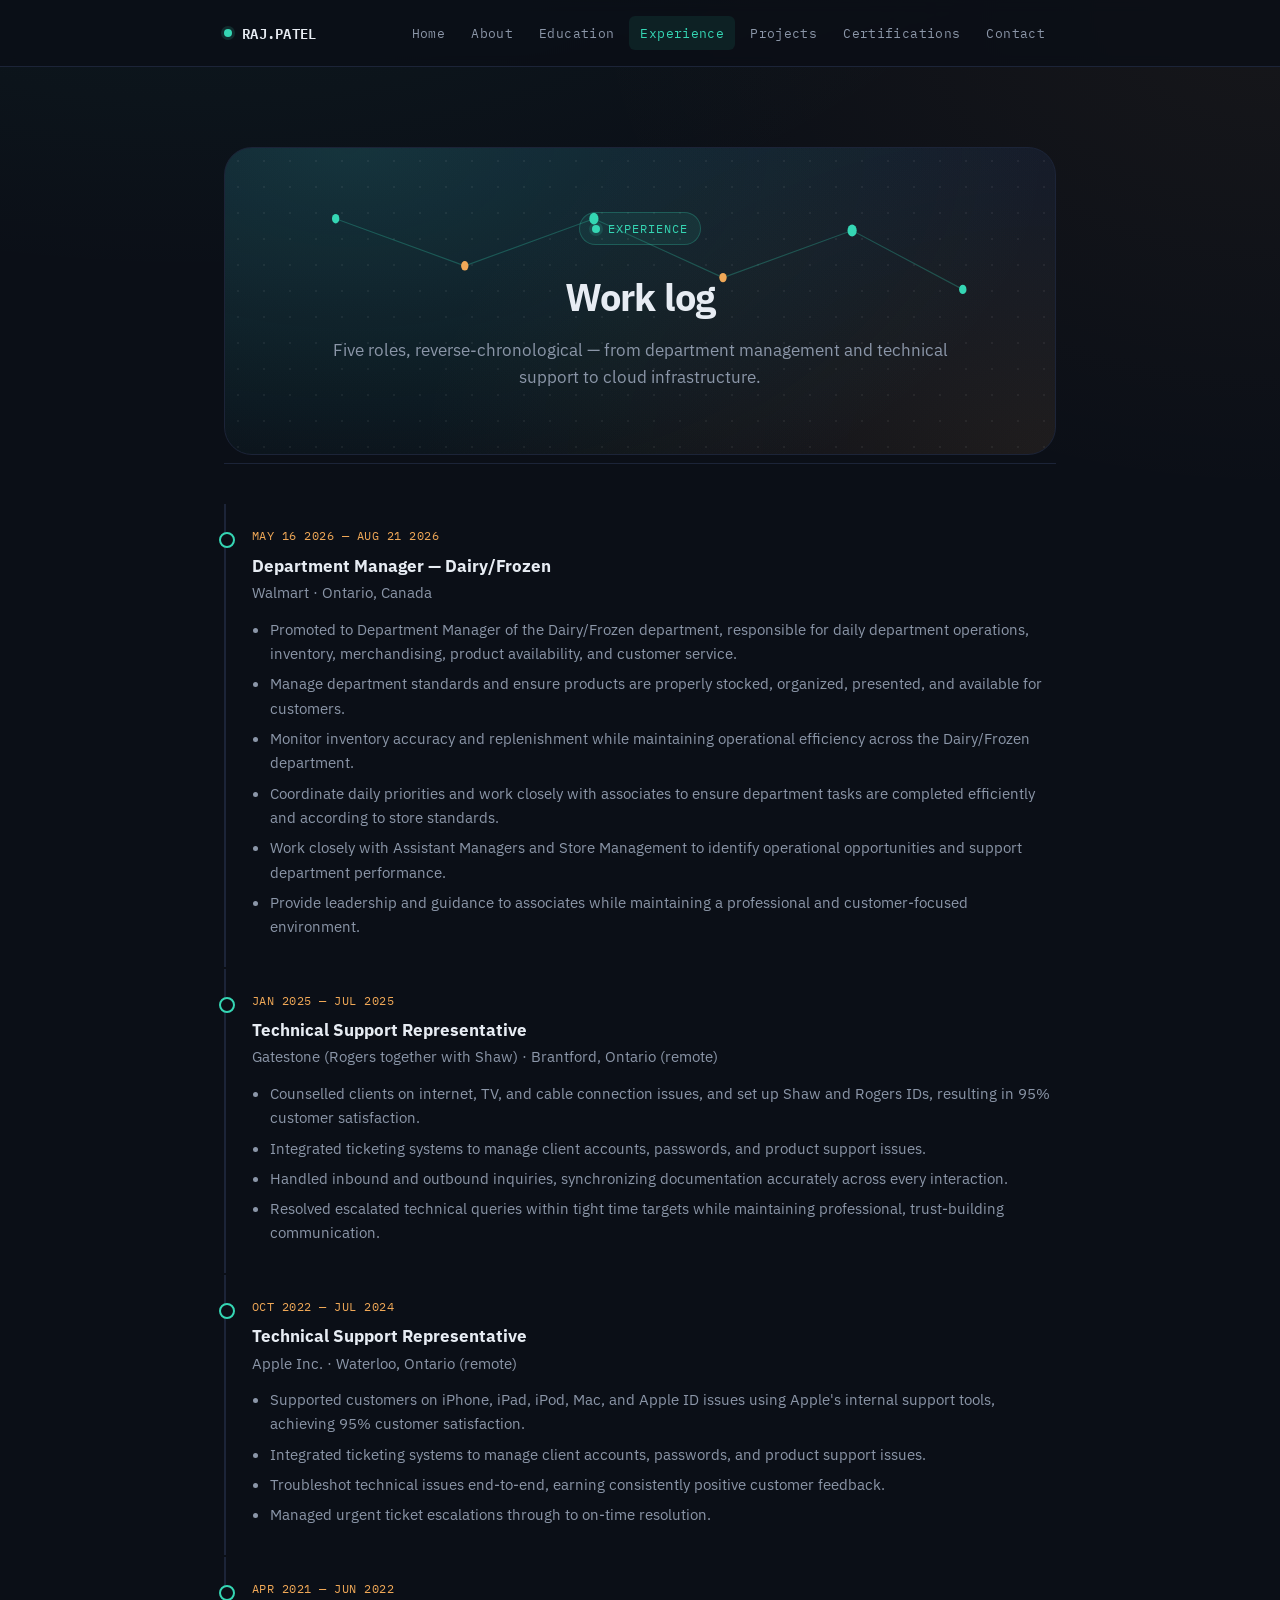
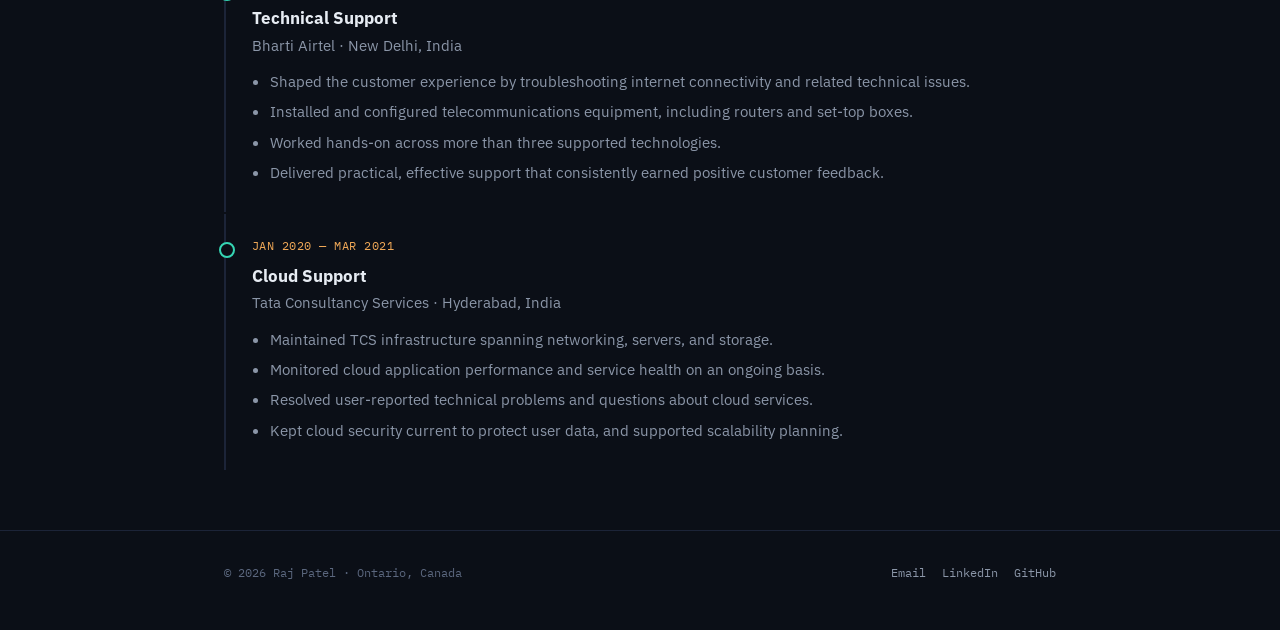
==== experience.html @ 52450107 "Update experience section and footer content" ====
<!DOCTYPE html>
<html lang="en">
<head>
  <meta charset="UTF-8">
  <meta name="viewport" content="width=device-width, initial-scale=1.0">
  <title>Experience — Raj Patel</title>
  <link rel="preconnect" href="https://fonts.googleapis.com">
  <link href="https://fonts.googleapis.com/css2?family=IBM+Plex+Mono:wght@500;600&family=IBM+Plex+Sans:wght@400;500;600;700&display=swap" rel="stylesheet">
  <link rel="stylesheet" href="style.css">
</head>
<body>

  <div class="statusbar">
    <div class="statusbar-inner">
      <a href="index.html" class="brand"><span class="dot pulse"></span> RAJ.PATEL</a>
      <nav class="tabs" aria-label="Primary">
        <a href="index.html">Home</a>
        <a href="about.html">About</a>
        <a href="education.html">Education</a>
        <a href="experience.html" aria-current="page">Experience</a>
        <a href="projects.html">Projects</a>
        <a href="certifications.html">Certifications</a>
        <a href="contact.html">Contact</a>
      </nav>
    </div>
  </div>

  <main class="wrap">

    <section class="page-head">
      <div class="panel-hero compact">

        <svg class="hero-bg-svg" viewBox="0 0 900 260" preserveAspectRatio="none" xmlns="http://www.w3.org/2000/svg">

          <g stroke="#35D6B4" stroke-width="1" opacity="0.28">
            <line x1="120" y1="60" x2="260" y2="100"/>
            <line x1="260" y1="100" x2="400" y2="60"/>
            <line x1="400" y1="60" x2="540" y2="110"/>
            <line x1="540" y1="110" x2="680" y2="70"/>
            <line x1="680" y1="70" x2="800" y2="120"/>
          </g>

          <g>
            <circle cx="120" cy="60" r="4" fill="#35D6B4"/>
            <circle cx="260" cy="100" r="4" fill="#F0A857"/>
            <circle cx="400" cy="60" r="5" fill="#35D6B4"/>
            <circle cx="540" cy="110" r="4" fill="#F0A857"/>
            <circle cx="680" cy="70" r="5" fill="#35D6B4"/>
            <circle cx="800" cy="120" r="4" fill="#35D6B4"/>
          </g>

        </svg>

        <div class="eyebrow">
          <span class="dot"></span> Experience
        </div>

        <h1>Work log</h1>

        <p class="lede">
          Five roles, reverse-chronological — from department management
          and technical support to cloud infrastructure.
        </p>

      </div>
    </section>


    <section class="section">

      <div class="log">


        <!-- WALMART -->

        <div class="log-entry">

          <div class="log-time">
            MAY 16 2026 — AUG 21 2026
          </div>

          <h3>
            Department Manager — Dairy/Frozen
          </h3>

          <div class="org">
            Walmart · Ontario, Canada
          </div>

          <ul>

            <li>
              Promoted to Department Manager of the Dairy/Frozen department,
              responsible for daily department operations, inventory,
              merchandising, product availability, and customer service.
            </li>

            <li>
              Manage department standards and ensure products are properly
              stocked, organized, presented, and available for customers.
            </li>

            <li>
              Monitor inventory accuracy and replenishment while maintaining
              operational efficiency across the Dairy/Frozen department.
            </li>

            <li>
              Coordinate daily priorities and work closely with associates
              to ensure department tasks are completed efficiently and
              according to store standards.
            </li>

            <li>
              Work closely with Assistant Managers and Store Management
              to identify operational opportunities and support department
              performance.
            </li>

            <li>
              Provide leadership and guidance to associates while maintaining
              a professional and customer-focused environment.
            </li>

          </ul>

        </div>


        <!-- GATESTONE -->

        <div class="log-entry">

          <div class="log-time">JAN 2025 — JUL 2025</div>

          <h3>
            Technical Support Representative
          </h3>

          <div class="org">
            Gatestone (Rogers together with Shaw) · Brantford, Ontario (remote)
          </div>

          <ul>

            <li>
              Counselled clients on internet, TV, and cable connection issues,
              and set up Shaw and Rogers IDs, resulting in 95% customer satisfaction.
            </li>

            <li>
              Integrated ticketing systems to manage client accounts,
              passwords, and product support issues.
            </li>

            <li>
              Handled inbound and outbound inquiries, synchronizing
              documentation accurately across every interaction.
            </li>

            <li>
              Resolved escalated technical queries within tight time targets
              while maintaining professional, trust-building communication.
            </li>

          </ul>

        </div>


        <!-- APPLE -->

        <div class="log-entry">

          <div class="log-time">OCT 2022 — JUL 2024</div>

          <h3>
            Technical Support Representative
          </h3>

          <div class="org">
            Apple Inc. · Waterloo, Ontario (remote)
          </div>

          <ul>

            <li>
              Supported customers on iPhone, iPad, iPod, Mac, and Apple ID
              issues using Apple's internal support tools, achieving 95%
              customer satisfaction.
            </li>

            <li>
              Integrated ticketing systems to manage client accounts,
              passwords, and product support issues.
            </li>

            <li>
              Troubleshot technical issues end-to-end, earning consistently
              positive customer feedback.
            </li>

            <li>
              Managed urgent ticket escalations through to on-time resolution.
            </li>

          </ul>

        </div>


        <!-- BHARTI AIRTEL -->

        <div class="log-entry">

          <div class="log-time">APR 2021 — JUN 2022</div>

          <h3>
            Technical Support
          </h3>

          <div class="org">
            Bharti Airtel · New Delhi, India
          </div>

          <ul>

            <li>
              Shaped the customer experience by troubleshooting internet
              connectivity and related technical issues.
            </li>

            <li>
              Installed and configured telecommunications equipment,
              including routers and set-top boxes.
            </li>

            <li>
              Worked hands-on across more than three supported technologies.
            </li>

            <li>
              Delivered practical, effective support that consistently earned
              positive customer feedback.
            </li>

          </ul>

        </div>


        <!-- TATA CONSULTANCY SERVICES -->

        <div class="log-entry">

          <div class="log-time">JAN 2020 — MAR 2021</div>

          <h3>
            Cloud Support
          </h3>

          <div class="org">
            Tata Consultancy Services · Hyderabad, India
          </div>

          <ul>

            <li>
              Maintained TCS infrastructure spanning networking, servers,
              and storage.
            </li>

            <li>
              Monitored cloud application performance and service health
              on an ongoing basis.
            </li>

            <li>
              Resolved user-reported technical problems and questions
              about cloud services.
            </li>

            <li>
              Kept cloud security current to protect user data, and supported
              scalability planning.
            </li>

          </ul>

        </div>


      </div>

    </section>

  </main>


  <footer>

    <div class="wrap footer-inner">

      <span>
        &copy; 2026 Raj Patel · Ontario, Canada
      </span>

      <div class="footer-links">

        <a href="mailto:er.rajpatel@outlook.com">
          Email
        </a>

        <a href="https://linkedin.com/in/rajpatel24/">
          LinkedIn
        </a>

        <a href="https://github.com/patelraj2406">
          GitHub
        </a>

      </div>

    </div>

  </footer>

</body>
</html>
---- style.css ----
/* ==========================================================================
   Raj Patel — Portfolio
   Design concept: a systems-status dashboard. Raj's actual work is keeping
   cloud services, tickets, and data pipelines "green" — so the site borrows
   the visual language of an uptime monitor: status dots, log-style entries,
   monospace metrics, signal-teal for "operational", amber for highlights.
   ========================================================================== */

:root {
  --bg: #0B0F17;
  --surface: #121826;
  --surface-2: #1A2333;
  --border: #253150;
  --border-soft: #1C2438;

  --text: #E7ECF3;
  --text-muted: #8B96A8;
  --text-faint: #5B677E;

  --teal: #35D6B4;
  --teal-dim: #1F6B5C;
  --amber: #F0A857;

  --font-display: 'IBM Plex Mono', 'SFMono-Regular', Menlo, monospace;
  --font-body: 'IBM Plex Sans', -apple-system, Segoe UI, sans-serif;

  --radius: 10px;
  --max-width: 880px;
}

* { box-sizing: border-box; }

html {
  scroll-behavior: smooth;
}

body {
  margin: 0;
  background: var(--bg);
  background-image:
    radial-gradient(ellipse 900px 500px at 15% -10%, rgba(53,214,180,0.07), transparent),
    radial-gradient(ellipse 700px 500px at 100% 0%, rgba(240,168,87,0.05), transparent);
  color: var(--text);
  font-family: var(--font-body);
  line-height: 1.6;
  -webkit-font-smoothing: antialiased;
}

a { color: inherit; }

::selection {
  background: var(--teal-dim);
  color: #fff;
}

:focus-visible {
  outline: 2px solid var(--teal);
  outline-offset: 3px;
  border-radius: 4px;
}

img { max-width: 100%; display: block; }

/* ---------- layout shell ---------- */

.wrap {
  max-width: var(--max-width);
  margin: 0 auto;
  padding: 0 24px;
}

/* ---------- status bar / nav ---------- */

.statusbar {
  border-bottom: 1px solid var(--border-soft);
  background: rgba(11,15,23,0.85);
  backdrop-filter: blur(6px);
  position: sticky;
  top: 0;
  z-index: 50;
}

.statusbar-inner {
  display: flex;
  align-items: center;
  justify-content: space-between;
  padding: 16px 24px;
  max-width: var(--max-width);
  margin: 0 auto;
  gap: 16px;
  flex-wrap: wrap;
}

.brand {
  display: flex;
  align-items: center;
  gap: 10px;
  font-family: var(--font-display);
  font-size: 14px;
  letter-spacing: 0.02em;
  text-decoration: none;
  color: var(--text);
  font-weight: 600;
}

.dot {
  width: 8px;
  height: 8px;
  border-radius: 50%;
  background: var(--teal);
  box-shadow: 0 0 0 3px rgba(53,214,180,0.15);
  flex-shrink: 0;
}

.dot.pulse {
  animation: pulse 2.2s ease-in-out infinite;
}

@keyframes pulse {
  0%, 100% { box-shadow: 0 0 0 3px rgba(53,214,180,0.15); }
  50% { box-shadow: 0 0 0 6px rgba(53,214,180,0.05); }
}

@media (prefers-reduced-motion: reduce) {
  .dot.pulse, html { animation: none !important; scroll-behavior: auto; }
}

nav.tabs {
  display: flex;
  gap: 4px;
  flex-wrap: wrap;
  font-family: var(--font-display);
  font-size: 12.5px;
}

nav.tabs a {
  text-decoration: none;
  color: var(--text-muted);
  padding: 7px 11px;
  border-radius: 6px;
  letter-spacing: 0.03em;
  transition: color 0.15s ease, background 0.15s ease;
}

nav.tabs a:hover {
  color: var(--text);
  background: var(--surface-2);
}

nav.tabs a[aria-current="page"] {
  color: var(--teal);
  background: rgba(53,214,180,0.09);
}

/* ---------- hero ---------- */

.hero {
  padding: 64px 0 40px;
}

.eyebrow {
  display: inline-flex;
  align-items: center;
  gap: 8px;
  font-family: var(--font-display);
  font-size: 12px;
  color: var(--teal);
  letter-spacing: 0.08em;
  text-transform: uppercase;
  background: rgba(53,214,180,0.08);
  border: 1px solid rgba(53,214,180,0.25);
  padding: 6px 12px;
  border-radius: 100px;
  margin-bottom: 22px;
}

h1 {
  font-family: var(--font-body);
  font-weight: 700;
  font-size: clamp(2.1rem, 5vw, 3.2rem);
  letter-spacing: -0.02em;
  margin: 0 0 8px;
}

.role {
  font-family: var(--font-display);
  color: var(--amber);
  font-size: clamp(0.95rem, 2vw, 1.1rem);
  margin: 0 0 22px;
}

.lede {
  color: var(--text-muted);
  font-size: 1.05rem;
  max-width: 62ch;
  margin: 0 0 30px;
}

.cta-row {
  display: flex;
  gap: 12px;
  flex-wrap: wrap;
}

.btn {
  display: inline-flex;
  align-items: center;
  gap: 8px;
  padding: 11px 18px;
  border-radius: 8px;
  font-size: 14px;
  font-weight: 600;
  text-decoration: none;
  border: 1px solid var(--border);
  transition: transform 0.12s ease, border-color 0.12s ease, background 0.12s ease;
}

.btn:hover { transform: translateY(-1px); }

.btn-primary {
  background: var(--teal);
  color: #06231C;
  border-color: var(--teal);
}
.btn-primary:hover { background: #45e0c0; }

.btn-ghost {
  background: transparent;
  color: var(--text);
}
.btn-ghost:hover { border-color: var(--text-muted); }

/* ---------- hero layout with photo ---------- */

.hero-grid {
  display: grid;
  grid-template-columns: 1.15fr 0.85fr;
  gap: 48px;
  align-items: center;
}

@media (max-width: 760px) {
  .hero-grid {
    grid-template-columns: 1fr;
  }
  .hero-photo {
    order: -1;
    margin: 0 auto 8px;
  }
}

.hero-photo {
  position: relative;
  width: 100%;
  max-width: 300px;
  justify-self: center;
}

.avatar-ring {
  position: relative;
  border-radius: 50%;
  padding: 5px;
  background: linear-gradient(160deg, var(--teal), var(--amber));
}

.avatar-ring img {
  display: block;
  width: 100%;
  aspect-ratio: 1 / 1;
  object-fit: cover;
  border-radius: 50%;
  border: 4px solid var(--bg);
  background: var(--surface);
}

.avatar-badge {
  position: absolute;
  bottom: 10px;
  right: 10px;
  display: flex;
  align-items: center;
  gap: 6px;
  background: var(--surface);
  border: 1px solid var(--border-soft);
  padding: 6px 10px;
  border-radius: 100px;
  font-family: var(--font-display);
  font-size: 11px;
  color: var(--teal);
  box-shadow: 0 4px 14px rgba(0,0,0,0.35);
}

/* ---------- about page portrait ---------- */

.about-grid {
  display: grid;
  grid-template-columns: 0.75fr 1.25fr;
  gap: 40px;
  align-items: start;
}

@media (max-width: 760px) {
  .about-grid {
    grid-template-columns: 1fr;
  }
}

.portrait-card {
  background: var(--surface);
  border: 1px solid var(--border-soft);
  border-radius: var(--radius);
  padding: 16px;
  position: sticky;
  top: 90px;
}

.portrait-card img {
  width: 100%;
  aspect-ratio: 1 / 1;
  object-fit: cover;
  border-radius: 8px;
  display: block;
}

.portrait-meta {
  margin-top: 14px;
  padding-top: 14px;
  border-top: 1px solid var(--border-soft);
  font-family: var(--font-display);
  font-size: 12px;
  color: var(--text-faint);
  display: flex;
  flex-direction: column;
  gap: 6px;
}

.portrait-meta b { color: var(--text-muted); }

/* ---------- hero panel (full-bleed rounded dark card w/ network motif) ---------- */

.panel-hero {
  position: relative;
  overflow: hidden;
  border-radius: 28px;
  background:
    radial-gradient(ellipse 700px 420px at 15% 0%, rgba(53,214,180,0.14), transparent),
    radial-gradient(ellipse 640px 420px at 100% 100%, rgba(240,168,87,0.09), transparent),
    linear-gradient(180deg, #101929, #0A0E17);
  border: 1px solid var(--border-soft);
  padding: 88px 52px;
  margin: 32px 0 0;
}

.panel-hero.compact {
  padding: 64px 40px;
  text-align: center;
}

.panel-hero::before {
  content: "";
  position: absolute;
  inset: 0;
  background-image: radial-gradient(rgba(255,255,255,0.055) 1px, transparent 1.6px);
  background-size: 26px 26px;
  z-index: 1;
  pointer-events: none;
}

.panel-hero > * {
  position: relative;
  z-index: 3;
}

.hero-bg-svg {
  position: absolute;
  inset: 0;
  width: 100%;
  height: 100%;
  z-index: 2;
  pointer-events: none;
}

.panel-hero.compact .eyebrow {
  margin-left: auto;
  margin-right: auto;
}

.panel-hero.compact .lede {
  margin-left: auto;
  margin-right: auto;
}

@media (max-width: 640px) {
  .panel-hero { padding: 56px 24px; border-radius: 20px; }
}

/* ---------- certification timeline (grouped by year) ---------- */

.cert-log {
  display: flex;
  flex-direction: column;
  gap: 2px;
}

.cert-year-group {
  position: relative;
  padding: 20px 0 20px 26px;
  border-left: 2px solid var(--border-soft);
}

.cert-year-group::before {
  content: "";
  position: absolute;
  left: -7px;
  top: 26px;
  width: 12px;
  height: 12px;
  border-radius: 50%;
  background: var(--bg);
  border: 2px solid var(--amber);
}

.cert-year-group .log-time {
  color: var(--teal);
  font-size: 14px;
  margin-bottom: 12px;
}

.cert-list {
  display: flex;
  flex-direction: column;
  border-top: 1px solid var(--border-soft);
}

.cert-row {
  display: flex;
  align-items: center;
  justify-content: space-between;
  gap: 16px;
  padding: 13px 4px;
  border-bottom: 1px solid var(--border-soft);
  flex-wrap: wrap;
}

.cert-row .cert-name {
  font-size: 0.95rem;
  color: var(--text);
}

.cert-row .cert-issuer {
  font-family: var(--font-display);
  font-size: 11.5px;
  color: var(--text-faint);
  text-transform: uppercase;
  letter-spacing: 0.05em;
  white-space: nowrap;
  display: flex;
  align-items: center;
  gap: 6px;
}

.cert-row .cert-issuer::before {
  content: "";
  width: 5px;
  height: 5px;
  border-radius: 50%;
  background: var(--teal);
  display: inline-block;
}

/* ---------- section headings ---------- */

.section {
  padding: 40px 0;
  border-top: 1px solid var(--border-soft);
}

.section-head {
  display: flex;
  align-items: baseline;
  justify-content: space-between;
  gap: 16px;
  margin-bottom: 26px;
  flex-wrap: wrap;
}

.section-head h2 {
  font-size: 1.4rem;
  margin: 0;
  letter-spacing: -0.01em;
}

.section-tag {
  font-family: var(--font-display);
  font-size: 11.5px;
  color: var(--text-faint);
  letter-spacing: 0.08em;
  text-transform: uppercase;
}

/* ---------- status board (home) ---------- */

.board {
  display: grid;
  grid-template-columns: repeat(3, 1fr);
  gap: 14px;
}

@media (max-width: 720px) {
  .board { grid-template-columns: 1fr; }
}

.card {
  background: var(--surface);
  border: 1px solid var(--border-soft);
  border-radius: var(--radius);
  padding: 20px;
}

.card-top {
  display: flex;
  align-items: center;
  justify-content: space-between;
  margin-bottom: 14px;
}

.status-pill {
  display: inline-flex;
  align-items: center;
  gap: 6px;
  font-family: var(--font-display);
  font-size: 10.5px;
  color: var(--teal);
  text-transform: uppercase;
  letter-spacing: 0.06em;
}

.metric {
  font-family: var(--font-display);
  font-size: 2rem;
  font-weight: 600;
  color: var(--text);
  margin: 0 0 4px;
}

.card h3 {
  margin: 0 0 6px;
  font-size: 1rem;
}

.card p {
  margin: 0;
  color: var(--text-muted);
  font-size: 0.92rem;
}

/* ---------- tag chips ---------- */

.chips {
  display: flex;
  flex-wrap: wrap;
  gap: 8px;
}

.chip {
  font-family: var(--font-display);
  font-size: 12px;
  color: var(--text-muted);
  background: var(--surface);
  border: 1px solid var(--border-soft);
  padding: 6px 12px;
  border-radius: 6px;
}

.chip.on {
  color: var(--teal);
  border-color: rgba(53,214,180,0.3);
  background: rgba(53,214,180,0.06);
}

/* ---------- capability groups ---------- */

.cap-group {
  margin-bottom: 24px;
}

.cap-group h3 {
  font-family: var(--font-display);
  font-size: 12px;
  color: var(--text-faint);
  text-transform: uppercase;
  letter-spacing: 0.08em;
  margin: 0 0 12px;
}

/* ---------- log entries (experience / education) ---------- */

.log {
  display: flex;
  flex-direction: column;
  gap: 2px;
}

.log-entry {
  position: relative;
  padding: 22px 0 22px 26px;
  border-left: 2px solid var(--border-soft);
}

.log-entry::before {
  content: "";
  position: absolute;
  left: -7px;
  top: 28px;
  width: 12px;
  height: 12px;
  border-radius: 50%;
  background: var(--bg);
  border: 2px solid var(--teal);
}

.log-time {
  font-family: var(--font-display);
  font-size: 12px;
  color: var(--amber);
  letter-spacing: 0.04em;
  margin-bottom: 6px;
}

.log-entry h3 {
  margin: 0 0 2px;
  font-size: 1.08rem;
}

.log-entry .org {
  color: var(--text-muted);
  font-size: 0.92rem;
  margin-bottom: 12px;
}

.log-entry ul {
  margin: 0;
  padding-left: 18px;
  color: var(--text-muted);
  font-size: 0.95rem;
}

.log-entry li { margin-bottom: 6px; }

.stat-row {
  display: flex;
  gap: 22px;
  margin-top: 10px;
  flex-wrap: wrap;
}

.stat {
  font-family: var(--font-display);
  font-size: 12px;
  color: var(--text-faint);
}

.stat b { color: var(--teal); font-size: 13px; }

/* ---------- cert grid ---------- */

.cert-grid {
  display: grid;
  grid-template-columns: repeat(2, 1fr);
  gap: 12px;
}

@media (max-width: 640px) {
  .cert-grid { grid-template-columns: 1fr; }
}

.cert {
  display: flex;
  gap: 12px;
  align-items: flex-start;
  background: var(--surface);
  border: 1px solid var(--border-soft);
  border-radius: var(--radius);
  padding: 16px;
}

.cert .check {
  width: 20px;
  height: 20px;
  border-radius: 5px;
  background: rgba(53,214,180,0.1);
  border: 1px solid rgba(53,214,180,0.35);
  color: var(--teal);
  flex-shrink: 0;
  display: flex;
  align-items: center;
  justify-content: center;
  font-size: 12px;
  margin-top: 2px;
}

.cert h4 {
  margin: 0 0 3px;
  font-size: 0.95rem;
}

.cert .meta {
  font-family: var(--font-display);
  font-size: 11.5px;
  color: var(--text-faint);
}

/* ---------- project spotlight ---------- */

.project-card {
  background: var(--surface);
  border: 1px solid var(--border-soft);
  border-radius: var(--radius);
  padding: 28px;
}

.project-head {
  display: flex;
  justify-content: space-between;
  align-items: flex-start;
  gap: 16px;
  flex-wrap: wrap;
  margin-bottom: 18px;
}

.project-head h3 {
  margin: 0 0 4px;
  font-size: 1.3rem;
}

.project-head .date {
  font-family: var(--font-display);
  font-size: 12px;
  color: var(--amber);
}

.project-card ul {
  color: var(--text-muted);
  padding-left: 18px;
  margin: 0 0 20px;
}

.project-card li { margin-bottom: 8px; }

.diagram {
  background: var(--surface-2);
  border: 1px solid var(--border-soft);
  border-radius: 8px;
  padding: 18px;
  margin-bottom: 20px;
}

.diagram-flow {
  display: flex;
  align-items: center;
  gap: 8px;
  flex-wrap: wrap;
  font-family: var(--font-display);
  font-size: 12px;
}

.diagram-node {
  background: var(--surface);
  border: 1px solid var(--border);
  padding: 8px 12px;
  border-radius: 6px;
  color: var(--text);
}

.diagram-node.active {
  border-color: var(--teal);
  color: var(--teal);
}

.diagram-arrow {
  color: var(--text-faint);
}

/* ---------- contact ---------- */

.contact-grid {
  display: grid;
  grid-template-columns: repeat(2, 1fr);
  gap: 12px;
}

@media (max-width: 640px) {
  .contact-grid { grid-template-columns: 1fr; }
}

.contact-card {
  background: var(--surface);
  border: 1px solid var(--border-soft);
  border-radius: var(--radius);
  padding: 20px;
  text-decoration: none;
  display: block;
  transition: border-color 0.15s ease, transform 0.12s ease;
}

.contact-card:hover {
  border-color: var(--teal);
  transform: translateY(-2px);
}

.contact-card .label {
  font-family: var(--font-display);
  font-size: 11px;
  color: var(--text-faint);
  text-transform: uppercase;
  letter-spacing: 0.06em;
  margin-bottom: 8px;
}

.contact-card .value {
  font-size: 1.02rem;
  font-weight: 600;
  color: var(--text);
}

/* ---------- footer ---------- */

footer {
  border-top: 1px solid var(--border-soft);
  padding: 32px 0 48px;
  margin-top: 20px;
}

.footer-inner {
  display: flex;
  justify-content: space-between;
  align-items: center;
  flex-wrap: wrap;
  gap: 12px;
  font-family: var(--font-display);
  font-size: 12px;
  color: var(--text-faint);
}

.footer-links {
  display: flex;
  gap: 16px;
}

.footer-links a {
  color: var(--text-muted);
  text-decoration: none;
}

.footer-links a:hover { color: var(--teal); }

/* ---------- page header (non-home pages) ---------- */

.page-head {
  padding: 48px 0 8px;
}

.page-head h1 {
  font-size: clamp(1.8rem, 4vw, 2.4rem);
}

.page-head .lede {
  margin-bottom: 0;
}
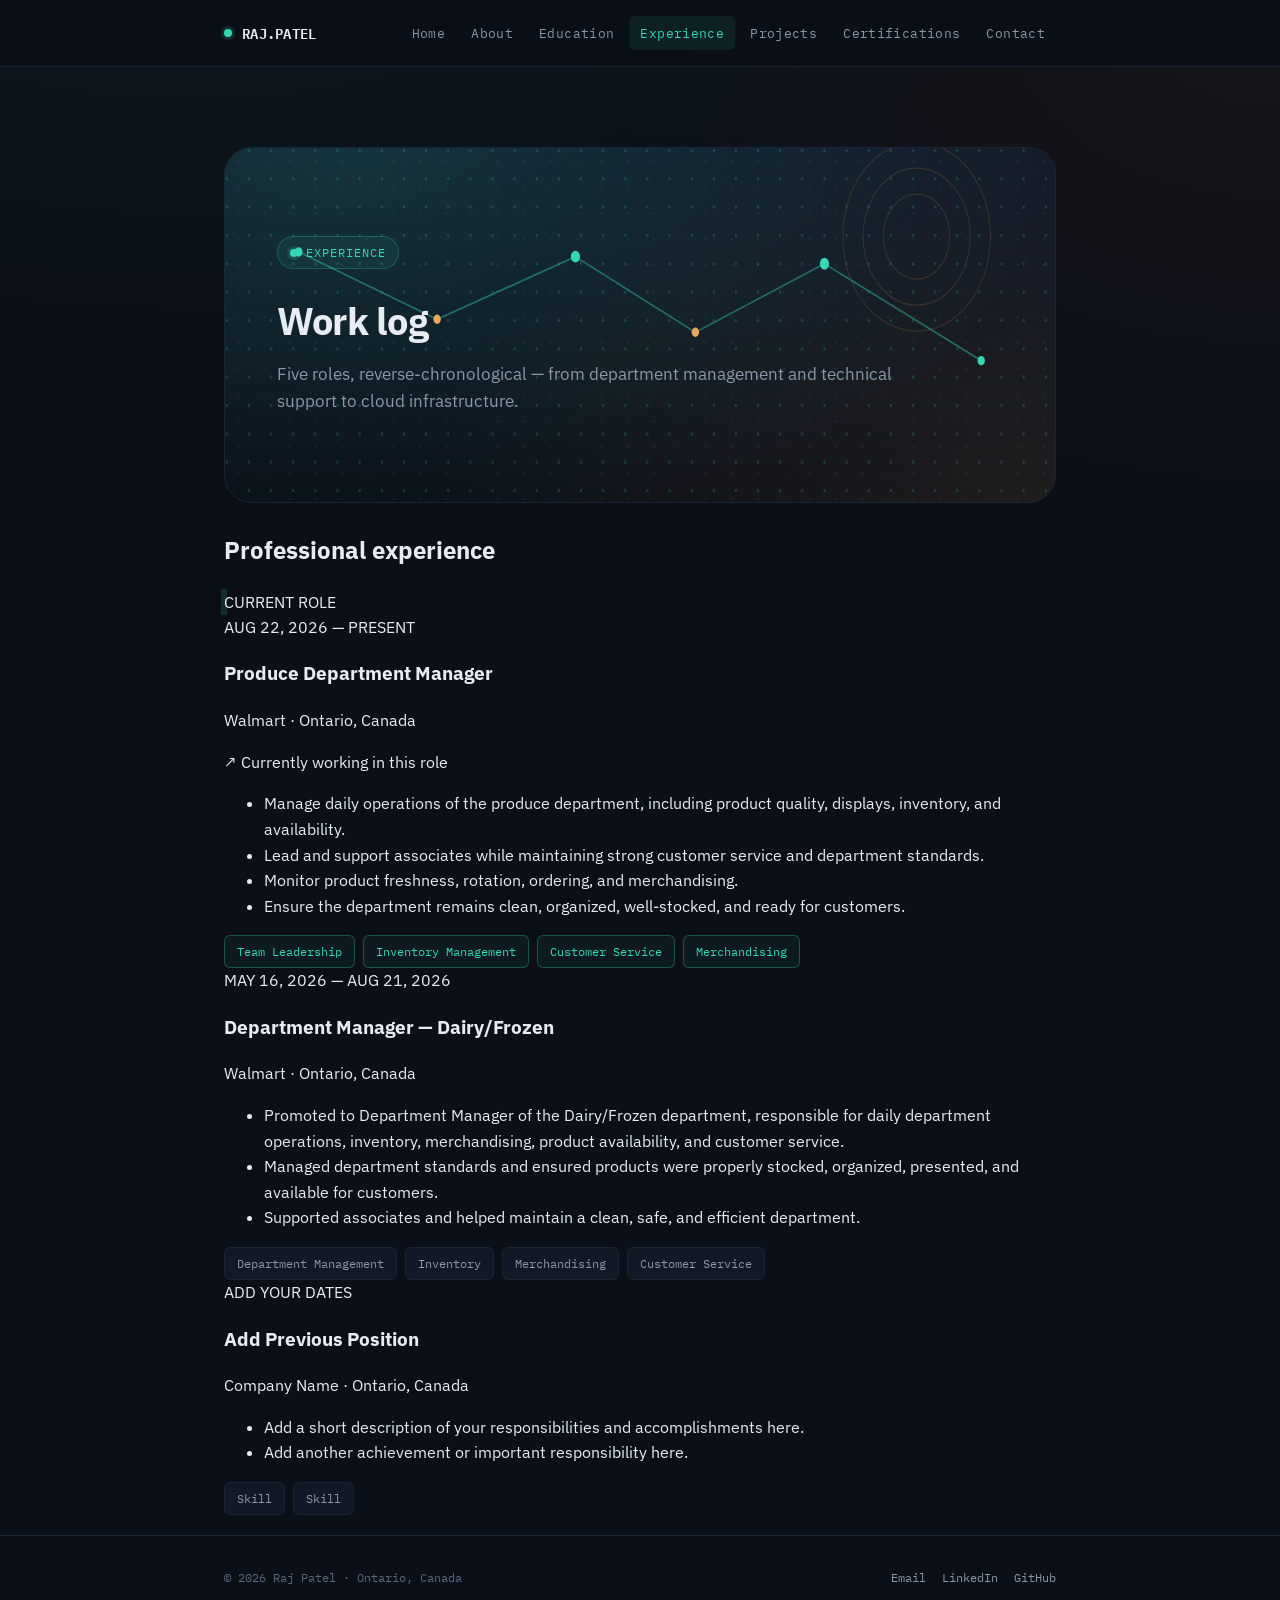
==== commit 84b3bbcb: "Enhance experience.html with SEO and accessibility updates Added meta description for SEO and improv" ====
--- a/experience.html
+++ b/experience.html
@@ -3,17 +3,34 @@
 <head>
   <meta charset="UTF-8">
   <meta name="viewport" content="width=device-width, initial-scale=1.0">
+
   <title>Experience — Raj Patel</title>
+  <meta
+    name="description"
+    content="Professional experience of Raj Patel, including department management and technical support roles."
+  >
+
   <link rel="preconnect" href="https://fonts.googleapis.com">
-  <link href="https://fonts.googleapis.com/css2?family=IBM+Plex+Mono:wght@500;600&family=IBM+Plex+Sans:wght@400;500;600;700&display=swap" rel="stylesheet">
+  <link rel="preconnect" href="https://fonts.gstatic.com" crossorigin>
+
+  <link
+    href="https://fonts.googleapis.com/css2?family=IBM+Plex+Mono:wght@500;600&family=IBM+Plex+Sans:wght@400;500;600;700&display=swap"
+    rel="stylesheet"
+  >
+
   <link rel="stylesheet" href="style.css">
 </head>
+
 <body>
 
-  <div class="statusbar">
+  <header class="statusbar">
     <div class="statusbar-inner">
-      <a href="index.html" class="brand"><span class="dot pulse"></span> RAJ.PATEL</a>
-      <nav class="tabs" aria-label="Primary">
+      <a href="index.html" class="brand" aria-label="Raj Patel home page">
+        <span class="dot pulse" aria-hidden="true"></span>
+        RAJ.PATEL
+      </a>
+
+      <nav class="tabs" aria-label="Primary navigation">
         <a href="index.html">Home</a>
         <a href="about.html">About</a>
         <a href="education.html">Education</a>
@@ -23,306 +40,261 @@
         <a href="contact.html">Contact</a>
       </nav>
     </div>
-  </div>
+  </header>
 
   <main class="wrap">
 
-    <section class="page-head">
-      <div class="panel-hero compact">
-
-        <svg class="hero-bg-svg" viewBox="0 0 900 260" preserveAspectRatio="none" xmlns="http://www.w3.org/2000/svg">
-
-          <g stroke="#35D6B4" stroke-width="1" opacity="0.28">
-            <line x1="120" y1="60" x2="260" y2="100"/>
-            <line x1="260" y1="100" x2="400" y2="60"/>
-            <line x1="400" y1="60" x2="540" y2="110"/>
-            <line x1="540" y1="110" x2="680" y2="70"/>
-            <line x1="680" y1="70" x2="800" y2="120"/>
+    <section class="page-head" aria-labelledby="page-title">
+      <div class="panel-hero">
+
+        <svg
+          class="hero-bg-svg"
+          viewBox="0 0 900 300"
+          preserveAspectRatio="none"
+          aria-hidden="true"
+        >
+          <defs>
+            <pattern
+              id="heroGrid"
+              width="24"
+              height="24"
+              patternUnits="userSpaceOnUse"
+            >
+              <circle cx="2" cy="2" r="1.3" fill="#35D6B4" opacity="0.22"/>
+            </pattern>
+          </defs>
+
+          <rect width="900" height="300" fill="url(#heroGrid)"/>
+
+          <g
+            fill="none"
+            stroke="#35D6B4"
+            stroke-width="1.5"
+            opacity="0.42"
+          >
+            <polyline points="80,88 230,145 380,92 510,156 650,98 820,180"/>
           </g>
 
           <g>
-            <circle cx="120" cy="60" r="4" fill="#35D6B4"/>
-            <circle cx="260" cy="100" r="4" fill="#F0A857"/>
-            <circle cx="400" cy="60" r="5" fill="#35D6B4"/>
-            <circle cx="540" cy="110" r="4" fill="#F0A857"/>
-            <circle cx="680" cy="70" r="5" fill="#35D6B4"/>
-            <circle cx="800" cy="120" r="4" fill="#35D6B4"/>
+            <circle cx="80" cy="88" r="4" fill="#35D6B4"/>
+            <circle cx="230" cy="145" r="4" fill="#F0A857"/>
+            <circle cx="380" cy="92" r="5" fill="#35D6B4"/>
+            <circle cx="510" cy="156" r="4" fill="#F0A857"/>
+            <circle cx="650" cy="98" r="5" fill="#35D6B4"/>
+            <circle cx="820" cy="180" r="4" fill="#35D6B4"/>
           </g>
 
+          <g opacity="0.16" fill="none" stroke="#F0A857">
+            <circle cx="750" cy="75" r="36"/>
+            <circle cx="750" cy="75" r="58"/>
+            <circle cx="750" cy="75" r="80"/>
+          </g>
         </svg>
 
-        <div class="eyebrow">
-          <span class="dot"></span> Experience
+        <div class="hero-content">
+          <div class="eyebrow">
+            <span class="dot" aria-hidden="true"></span>
+            EXPERIENCE
+          </div>
+
+          <h1 id="page-title">Work log</h1>
+
+          <p class="lede">
+            Five roles, reverse-chronological — from department management
+            and technical support to cloud infrastructure.
+          </p>
         </div>
-
-        <h1>Work log</h1>
-
-        <p class="lede">
-          Five roles, reverse-chronological — from department management
-          and technical support to cloud infrastructure.
-        </p>
 
       </div>
     </section>
 
-
-    <section class="section">
-
-      <div class="log">
-
-
-        <!-- WALMART -->
-
-        <div class="log-entry">
-
-          <div class="log-time">
-            MAY 16 2026 — AUG 21 2026
-          </div>
-
-          <h3>
-            Department Manager — Dairy/Frozen
-          </h3>
-
-          <div class="org">
-            Walmart · Ontario, Canada
-          </div>
-
-          <ul>
-
-            <li>
-              Promoted to Department Manager of the Dairy/Frozen department,
-              responsible for daily department operations, inventory,
-              merchandising, product availability, and customer service.
-            </li>
-
-            <li>
-              Manage department standards and ensure products are properly
-              stocked, organized, presented, and available for customers.
-            </li>
-
-            <li>
-              Monitor inventory accuracy and replenishment while maintaining
-              operational efficiency across the Dairy/Frozen department.
-            </li>
-
-            <li>
-              Coordinate daily priorities and work closely with associates
-              to ensure department tasks are completed efficiently and
-              according to store standards.
-            </li>
-
-            <li>
-              Work closely with Assistant Managers and Store Management
-              to identify operational opportunities and support department
-              performance.
-            </li>
-
-            <li>
-              Provide leadership and guidance to associates while maintaining
-              a professional and customer-focused environment.
-            </li>
-
-          </ul>
-
-        </div>
-
-
-        <!-- GATESTONE -->
-
-        <div class="log-entry">
-
-          <div class="log-time">JAN 2025 — JUL 2025</div>
-
-          <h3>
-            Technical Support Representative
-          </h3>
-
-          <div class="org">
-            Gatestone (Rogers together with Shaw) · Brantford, Ontario (remote)
-          </div>
-
-          <ul>
-
-            <li>
-              Counselled clients on internet, TV, and cable connection issues,
-              and set up Shaw and Rogers IDs, resulting in 95% customer satisfaction.
-            </li>
-
-            <li>
-              Integrated ticketing systems to manage client accounts,
-              passwords, and product support issues.
-            </li>
-
-            <li>
-              Handled inbound and outbound inquiries, synchronizing
-              documentation accurately across every interaction.
-            </li>
-
-            <li>
-              Resolved escalated technical queries within tight time targets
-              while maintaining professional, trust-building communication.
-            </li>
-
-          </ul>
-
-        </div>
-
-
-        <!-- APPLE -->
-
-        <div class="log-entry">
-
-          <div class="log-time">OCT 2022 — JUL 2024</div>
-
-          <h3>
-            Technical Support Representative
-          </h3>
-
-          <div class="org">
-            Apple Inc. · Waterloo, Ontario (remote)
-          </div>
-
-          <ul>
-
-            <li>
-              Supported customers on iPhone, iPad, iPod, Mac, and Apple ID
-              issues using Apple's internal support tools, achieving 95%
-              customer satisfaction.
-            </li>
-
-            <li>
-              Integrated ticketing systems to manage client accounts,
-              passwords, and product support issues.
-            </li>
-
-            <li>
-              Troubleshot technical issues end-to-end, earning consistently
-              positive customer feedback.
-            </li>
-
-            <li>
-              Managed urgent ticket escalations through to on-time resolution.
-            </li>
-
-          </ul>
-
-        </div>
-
-
-        <!-- BHARTI AIRTEL -->
-
-        <div class="log-entry">
-
-          <div class="log-time">APR 2021 — JUN 2022</div>
-
-          <h3>
-            Technical Support
-          </h3>
-
-          <div class="org">
-            Bharti Airtel · New Delhi, India
-          </div>
-
-          <ul>
-
-            <li>
-              Shaped the customer experience by troubleshooting internet
-              connectivity and related technical issues.
-            </li>
-
-            <li>
-              Installed and configured telecommunications equipment,
-              including routers and set-top boxes.
-            </li>
-
-            <li>
-              Worked hands-on across more than three supported technologies.
-            </li>
-
-            <li>
-              Delivered practical, effective support that consistently earned
-              positive customer feedback.
-            </li>
-
-          </ul>
-
-        </div>
-
-
-        <!-- TATA CONSULTANCY SERVICES -->
-
-        <div class="log-entry">
-
-          <div class="log-time">JAN 2020 — MAR 2021</div>
-
-          <h3>
-            Cloud Support
-          </h3>
-
-          <div class="org">
-            Tata Consultancy Services · Hyderabad, India
-          </div>
-
-          <ul>
-
-            <li>
-              Maintained TCS infrastructure spanning networking, servers,
-              and storage.
-            </li>
-
-            <li>
-              Monitored cloud application performance and service health
-              on an ongoing basis.
-            </li>
-
-            <li>
-              Resolved user-reported technical problems and questions
-              about cloud services.
-            </li>
-
-            <li>
-              Kept cloud security current to protect user data, and supported
-              scalability planning.
-            </li>
-
-          </ul>
-
-        </div>
-
+    <section class="experience-section" aria-labelledby="experience-title">
+      <h2 id="experience-title" class="sr-only">Professional experience</h2>
+
+      <div class="timeline">
+
+        <!-- Current position -->
+        <article class="experience-item current-experience">
+
+          <div class="timeline-marker" aria-hidden="true">
+            <span class="timeline-dot"></span>
+          </div>
+
+          <div class="experience-card current-card">
+
+            <div class="current-badge">
+              <span class="dot pulse" aria-hidden="true"></span>
+              CURRENT ROLE
+            </div>
+
+            <div class="experience-meta">
+              <span class="date current-date">
+                AUG 22, 2026 — PRESENT
+              </span>
+            </div>
+
+            <h3>Produce Department Manager</h3>
+
+            <p class="company">
+              Walmart · Ontario, Canada
+            </p>
+
+            <div class="role-status">
+              <span aria-hidden="true">↗</span>
+              Currently working in this role
+            </div>
+
+            <ul>
+              <li>
+                Manage daily operations of the produce department, including
+                product quality, displays, inventory, and availability.
+              </li>
+
+              <li>
+                Lead and support associates while maintaining strong customer
+                service and department standards.
+              </li>
+
+              <li>
+                Monitor product freshness, rotation, ordering, and
+                merchandising.
+              </li>
+
+              <li>
+                Ensure the department remains clean, organized, well-stocked,
+                and ready for customers.
+              </li>
+            </ul>
+
+            <div class="chips" aria-label="Produce department manager skills">
+              <span class="chip on">Team Leadership</span>
+              <span class="chip on">Inventory Management</span>
+              <span class="chip on">Customer Service</span>
+              <span class="chip on">Merchandising</span>
+            </div>
+
+          </div>
+        </article>
+
+        <!-- Previous position -->
+        <article class="experience-item">
+
+          <div class="timeline-marker" aria-hidden="true">
+            <span class="timeline-dot"></span>
+          </div>
+
+          <div class="experience-card">
+
+            <div class="experience-meta">
+              <span class="date">
+                MAY 16, 2026 — AUG 21, 2026
+              </span>
+            </div>
+
+            <h3>Department Manager — Dairy/Frozen</h3>
+
+            <p class="company">
+              Walmart · Ontario, Canada
+            </p>
+
+            <ul>
+              <li>
+                Promoted to Department Manager of the Dairy/Frozen department,
+                responsible for daily department operations, inventory,
+                merchandising, product availability, and customer service.
+              </li>
+
+              <li>
+                Managed department standards and ensured products were properly
+                stocked, organized, presented, and available for customers.
+              </li>
+
+              <li>
+                Supported associates and helped maintain a clean, safe, and
+                efficient department.
+              </li>
+            </ul>
+
+            <div class="chips" aria-label="Dairy and frozen department skills">
+              <span class="chip">Department Management</span>
+              <span class="chip">Inventory</span>
+              <span class="chip">Merchandising</span>
+              <span class="chip">Customer Service</span>
+            </div>
+
+          </div>
+        </article>
+
+        <!-- Add or edit your remaining roles below -->
+        <article class="experience-item">
+
+          <div class="timeline-marker" aria-hidden="true">
+            <span class="timeline-dot"></span>
+          </div>
+
+          <div class="experience-card">
+
+            <div class="experience-meta">
+              <span class="date">
+                ADD YOUR DATES
+              </span>
+            </div>
+
+            <h3>Add Previous Position</h3>
+
+            <p class="company">
+              Company Name · Ontario, Canada
+            </p>
+
+            <ul>
+              <li>
+                Add a short description of your responsibilities and
+                accomplishments here.
+              </li>
+
+              <li>
+                Add another achievement or important responsibility here.
+              </li>
+            </ul>
+
+            <div class="chips">
+              <span class="chip">Skill</span>
+              <span class="chip">Skill</span>
+            </div>
+
+          </div>
+        </article>
 
       </div>
-
     </section>
 
   </main>
 
-
   <footer>
-
     <div class="wrap footer-inner">
-
       <span>
         &copy; 2026 Raj Patel · Ontario, Canada
       </span>
 
       <div class="footer-links">
-
-        <a href="mailto:er.rajpatel@outlook.com">
-          Email
-        </a>
-
-        <a href="https://linkedin.com/in/rajpatel24/">
+        <a href="mailto:er.rajpatel@outlook.com">Email</a>
+        <a
+          href="https://linkedin.com/in/rajpatel24/"
+          target="_blank"
+          rel="noopener noreferrer"
+        >
           LinkedIn
         </a>
 
-        <a href="https://github.com/patelraj2406">
+        <a
+          href="https://github.com/patelraj2406"
+          target="_blank"
+          rel="noopener noreferrer"
+        >
           GitHub
         </a>
-
       </div>
-
     </div>
-
   </footer>
 
 </body>
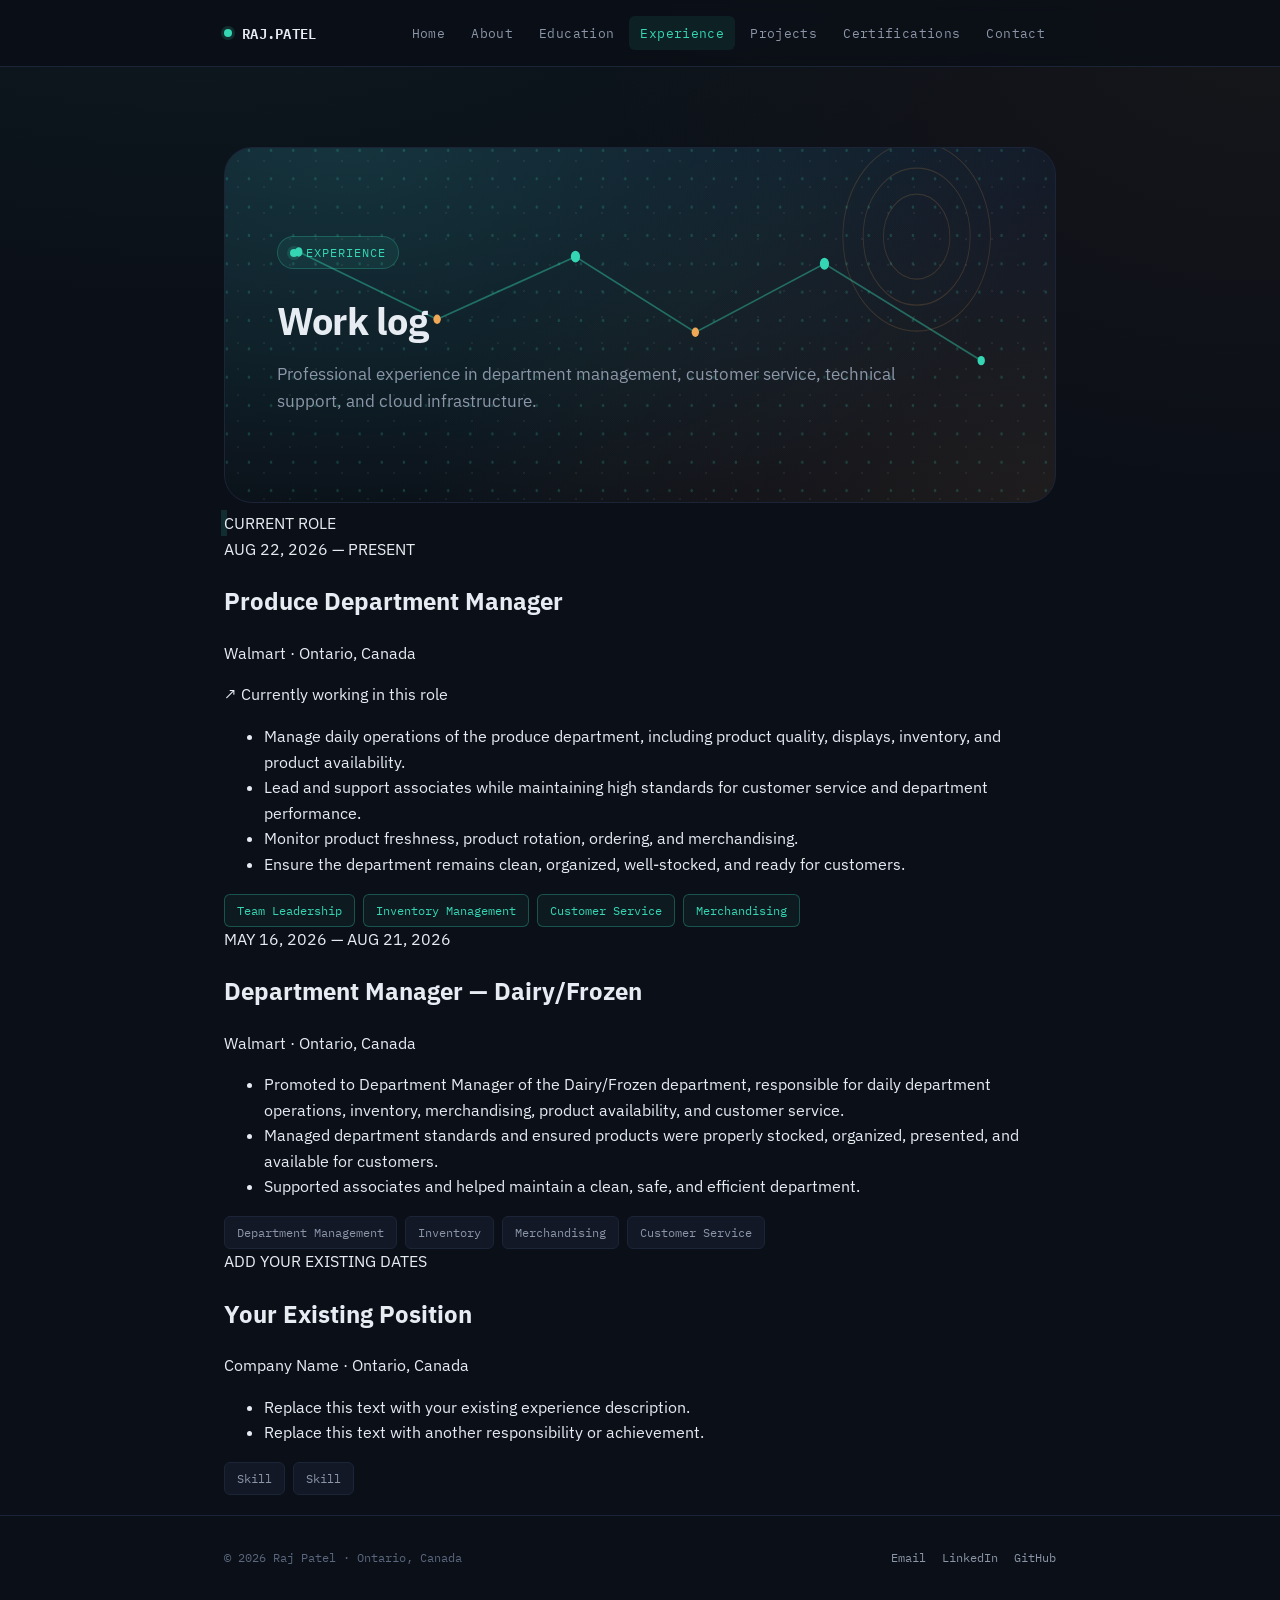
==== commit da53493e: "Refactor experience.html for clarity and semantics Removed the description meta tag and updated vari" ====
--- a/experience.html
+++ b/experience.html
@@ -5,10 +5,6 @@
   <meta name="viewport" content="width=device-width, initial-scale=1.0">
 
   <title>Experience — Raj Patel</title>
-  <meta
-    name="description"
-    content="Professional experience of Raj Patel, including department management and technical support roles."
-  >
 
   <link rel="preconnect" href="https://fonts.googleapis.com">
   <link rel="preconnect" href="https://fonts.gstatic.com" crossorigin>
@@ -23,14 +19,15 @@
 
 <body>
 
-  <header class="statusbar">
+  <div class="statusbar">
     <div class="statusbar-inner">
+
       <a href="index.html" class="brand" aria-label="Raj Patel home page">
         <span class="dot pulse" aria-hidden="true"></span>
         RAJ.PATEL
       </a>
 
-      <nav class="tabs" aria-label="Primary navigation">
+      <nav class="tabs" aria-label="Primary">
         <a href="index.html">Home</a>
         <a href="about.html">About</a>
         <a href="education.html">Education</a>
@@ -39,23 +36,26 @@
         <a href="certifications.html">Certifications</a>
         <a href="contact.html">Contact</a>
       </nav>
+
     </div>
-  </header>
+  </div>
 
   <main class="wrap">
 
-    <section class="page-head" aria-labelledby="page-title">
+    <section class="page-head" aria-labelledby="experience-title">
+
       <div class="panel-hero">
 
         <svg
           class="hero-bg-svg"
           viewBox="0 0 900 300"
           preserveAspectRatio="none"
+          xmlns="http://www.w3.org/2000/svg"
           aria-hidden="true"
         >
           <defs>
             <pattern
-              id="heroGrid"
+              id="hero-grid"
               width="24"
               height="24"
               patternUnits="userSpaceOnUse"
@@ -64,7 +64,7 @@
             </pattern>
           </defs>
 
-          <rect width="900" height="300" fill="url(#heroGrid)"/>
+          <rect width="900" height="300" fill="url(#hero-grid)"/>
 
           <g
             fill="none"
@@ -84,7 +84,11 @@
             <circle cx="820" cy="180" r="4" fill="#35D6B4"/>
           </g>
 
-          <g opacity="0.16" fill="none" stroke="#F0A857">
+          <g
+            opacity="0.16"
+            fill="none"
+            stroke="#F0A857"
+          >
             <circle cx="750" cy="75" r="36"/>
             <circle cx="750" cy="75" r="58"/>
             <circle cx="750" cy="75" r="80"/>
@@ -97,23 +101,23 @@
             EXPERIENCE
           </div>
 
-          <h1 id="page-title">Work log</h1>
+          <h1 id="experience-title">Work log</h1>
 
           <p class="lede">
-            Five roles, reverse-chronological — from department management
-            and technical support to cloud infrastructure.
+            Professional experience in department management, customer service,
+            technical support, and cloud infrastructure.
           </p>
         </div>
 
       </div>
+
     </section>
 
-    <section class="experience-section" aria-labelledby="experience-title">
-      <h2 id="experience-title" class="sr-only">Professional experience</h2>
-
-      <div class="timeline">
-
-        <!-- Current position -->
+    <section class="experience-section" aria-label="Professional experience">
+
+      <div class="experience-timeline">
+
+        <!-- Current Walmart position -->
         <article class="experience-item current-experience">
 
           <div class="timeline-marker" aria-hidden="true">
@@ -128,12 +132,12 @@
             </div>
 
             <div class="experience-meta">
-              <span class="date current-date">
+              <time datetime="2026-08-22" class="date current-date">
                 AUG 22, 2026 — PRESENT
-              </span>
-            </div>
-
-            <h3>Produce Department Manager</h3>
+              </time>
+            </div>
+
+            <h2>Produce Department Manager</h2>
 
             <p class="company">
               Walmart · Ontario, Canada
@@ -147,16 +151,16 @@
             <ul>
               <li>
                 Manage daily operations of the produce department, including
-                product quality, displays, inventory, and availability.
-              </li>
-
-              <li>
-                Lead and support associates while maintaining strong customer
-                service and department standards.
-              </li>
-
-              <li>
-                Monitor product freshness, rotation, ordering, and
+                product quality, displays, inventory, and product availability.
+              </li>
+
+              <li>
+                Lead and support associates while maintaining high standards
+                for customer service and department performance.
+              </li>
+
+              <li>
+                Monitor product freshness, product rotation, ordering, and
                 merchandising.
               </li>
 
@@ -174,9 +178,10 @@
             </div>
 
           </div>
+
         </article>
 
-        <!-- Previous position -->
+        <!-- Existing Dairy/Frozen position -->
         <article class="experience-item">
 
           <div class="timeline-marker" aria-hidden="true">
@@ -186,12 +191,12 @@
           <div class="experience-card">
 
             <div class="experience-meta">
-              <span class="date">
+              <time datetime="2026-05-16" class="date">
                 MAY 16, 2026 — AUG 21, 2026
-              </span>
-            </div>
-
-            <h3>Department Manager — Dairy/Frozen</h3>
+              </time>
+            </div>
+
+            <h2>Department Manager — Dairy/Frozen</h2>
 
             <p class="company">
               Walmart · Ontario, Canada
@@ -215,7 +220,7 @@
               </li>
             </ul>
 
-            <div class="chips" aria-label="Dairy and frozen department skills">
+            <div class="chips">
               <span class="chip">Department Management</span>
               <span class="chip">Inventory</span>
               <span class="chip">Merchandising</span>
@@ -223,9 +228,10 @@
             </div>
 
           </div>
+
         </article>
 
-        <!-- Add or edit your remaining roles below -->
+        <!-- Keep your other existing experience entries below this point -->
         <article class="experience-item">
 
           <div class="timeline-marker" aria-hidden="true">
@@ -236,11 +242,11 @@
 
             <div class="experience-meta">
               <span class="date">
-                ADD YOUR DATES
+                ADD YOUR EXISTING DATES
               </span>
             </div>
 
-            <h3>Add Previous Position</h3>
+            <h2>Your Existing Position</h2>
 
             <p class="company">
               Company Name · Ontario, Canada
@@ -248,12 +254,11 @@
 
             <ul>
               <li>
-                Add a short description of your responsibilities and
-                accomplishments here.
-              </li>
-
-              <li>
-                Add another achievement or important responsibility here.
+                Replace this text with your existing experience description.
+              </li>
+
+              <li>
+                Replace this text with another responsibility or achievement.
               </li>
             </ul>
 
@@ -263,21 +268,25 @@
             </div>
 
           </div>
+
         </article>
 
       </div>
+
     </section>
 
   </main>
 
   <footer>
     <div class="wrap footer-inner">
+
       <span>
         &copy; 2026 Raj Patel · Ontario, Canada
       </span>
 
       <div class="footer-links">
         <a href="mailto:er.rajpatel@outlook.com">Email</a>
+
         <a
           href="https://linkedin.com/in/rajpatel24/"
           target="_blank"
@@ -294,6 +303,7 @@
           GitHub
         </a>
       </div>
+
     </div>
   </footer>
 
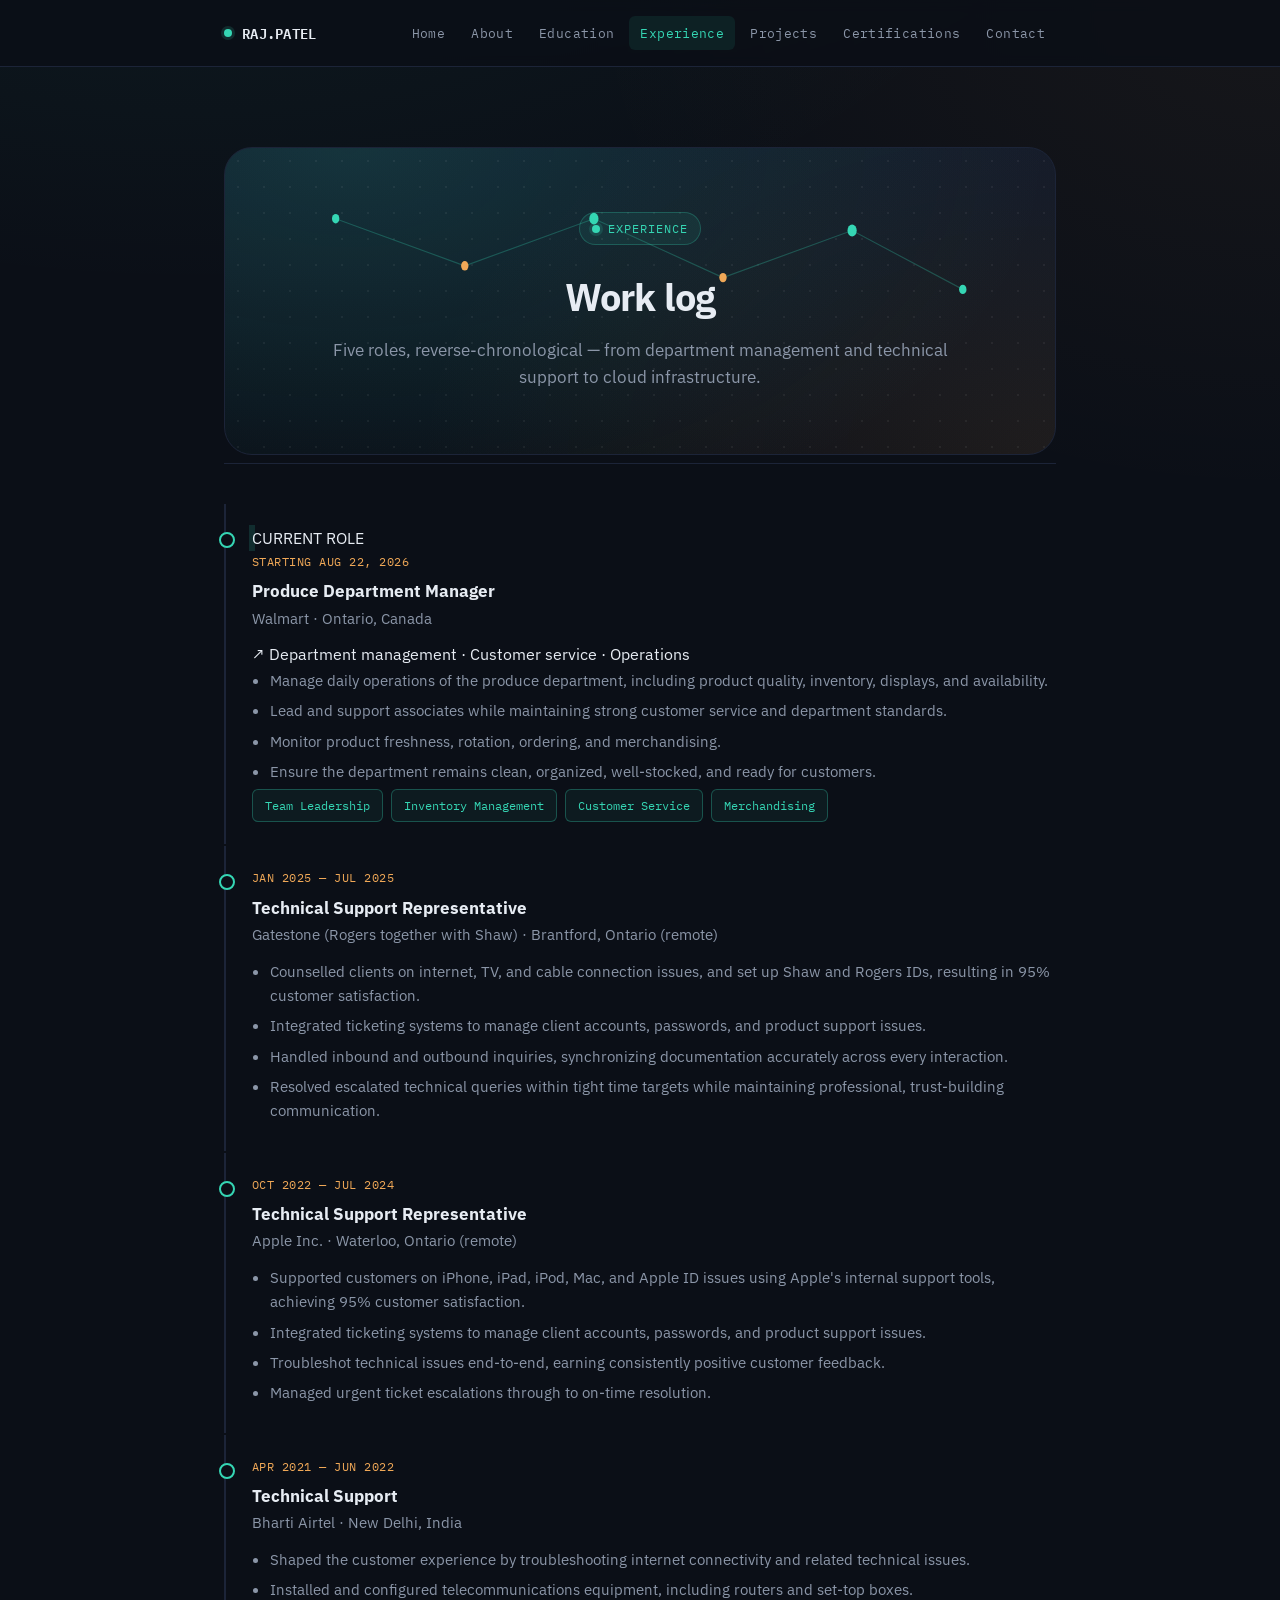
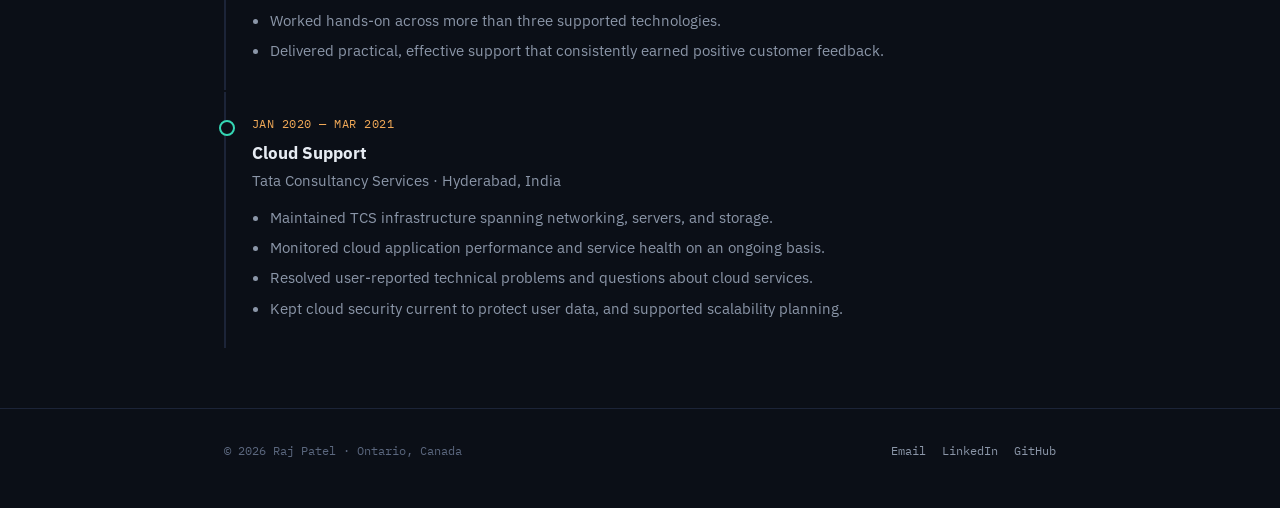
==== commit 6cdc730f: "Refactor experience.html for clarity and structure Updated experience section and improved formattin" ====
--- a/experience.html
+++ b/experience.html
@@ -3,7 +3,6 @@
 <head>
   <meta charset="UTF-8">
   <meta name="viewport" content="width=device-width, initial-scale=1.0">
-
   <title>Experience — Raj Patel</title>
 
   <link rel="preconnect" href="https://fonts.googleapis.com">
@@ -21,9 +20,8 @@
 
   <div class="statusbar">
     <div class="statusbar-inner">
-
-      <a href="index.html" class="brand" aria-label="Raj Patel home page">
-        <span class="dot pulse" aria-hidden="true"></span>
+      <a href="index.html" class="brand">
+        <span class="dot pulse"></span>
         RAJ.PATEL
       </a>
 
@@ -36,274 +34,250 @@
         <a href="certifications.html">Certifications</a>
         <a href="contact.html">Contact</a>
       </nav>
-
     </div>
   </div>
 
   <main class="wrap">
 
-    <section class="page-head" aria-labelledby="experience-title">
-
-      <div class="panel-hero">
+    <section class="page-head">
+      <div class="panel-hero compact">
 
         <svg
           class="hero-bg-svg"
-          viewBox="0 0 900 300"
+          viewBox="0 0 900 260"
           preserveAspectRatio="none"
           xmlns="http://www.w3.org/2000/svg"
           aria-hidden="true"
         >
-          <defs>
-            <pattern
-              id="hero-grid"
-              width="24"
-              height="24"
-              patternUnits="userSpaceOnUse"
-            >
-              <circle cx="2" cy="2" r="1.3" fill="#35D6B4" opacity="0.22"/>
-            </pattern>
-          </defs>
-
-          <rect width="900" height="300" fill="url(#hero-grid)"/>
-
-          <g
-            fill="none"
-            stroke="#35D6B4"
-            stroke-width="1.5"
-            opacity="0.42"
-          >
-            <polyline points="80,88 230,145 380,92 510,156 650,98 820,180"/>
+          <g stroke="#35D6B4" stroke-width="1" opacity="0.28">
+            <line x1="120" y1="60" x2="260" y2="100"/>
+            <line x1="260" y1="100" x2="400" y2="60"/>
+            <line x1="400" y1="60" x2="540" y2="110"/>
+            <line x1="540" y1="110" x2="680" y2="70"/>
+            <line x1="680" y1="70" x2="800" y2="120"/>
           </g>
 
           <g>
-            <circle cx="80" cy="88" r="4" fill="#35D6B4"/>
-            <circle cx="230" cy="145" r="4" fill="#F0A857"/>
-            <circle cx="380" cy="92" r="5" fill="#35D6B4"/>
-            <circle cx="510" cy="156" r="4" fill="#F0A857"/>
-            <circle cx="650" cy="98" r="5" fill="#35D6B4"/>
-            <circle cx="820" cy="180" r="4" fill="#35D6B4"/>
-          </g>
-
-          <g
-            opacity="0.16"
-            fill="none"
-            stroke="#F0A857"
-          >
-            <circle cx="750" cy="75" r="36"/>
-            <circle cx="750" cy="75" r="58"/>
-            <circle cx="750" cy="75" r="80"/>
+            <circle cx="120" cy="60" r="4" fill="#35D6B4"/>
+            <circle cx="260" cy="100" r="4" fill="#F0A857"/>
+            <circle cx="400" cy="60" r="5" fill="#35D6B4"/>
+            <circle cx="540" cy="110" r="4" fill="#F0A857"/>
+            <circle cx="680" cy="70" r="5" fill="#35D6B4"/>
+            <circle cx="800" cy="120" r="4" fill="#35D6B4"/>
           </g>
         </svg>
 
-        <div class="hero-content">
-          <div class="eyebrow">
-            <span class="dot" aria-hidden="true"></span>
-            EXPERIENCE
-          </div>
-
-          <h1 id="experience-title">Work log</h1>
-
-          <p class="lede">
-            Professional experience in department management, customer service,
-            technical support, and cloud infrastructure.
-          </p>
-        </div>
+        <div class="eyebrow">
+          <span class="dot"></span>
+          Experience
+        </div>
+
+        <h1>Work log</h1>
+
+        <p class="lede">
+          Five roles, reverse-chronological — from department management and
+          technical support to cloud infrastructure.
+        </p>
 
       </div>
-
     </section>
 
-    <section class="experience-section" aria-label="Professional experience">
-
-      <div class="experience-timeline">
-
-        <!-- Current Walmart position -->
-        <article class="experience-item current-experience">
-
-          <div class="timeline-marker" aria-hidden="true">
-            <span class="timeline-dot"></span>
-          </div>
-
-          <div class="experience-card current-card">
-
-            <div class="current-badge">
-              <span class="dot pulse" aria-hidden="true"></span>
+    <section class="section">
+      <div class="log">
+
+        <!-- Added current Walmart experience -->
+        <div class="log-entry current-experience">
+
+          <div class="current-role-header">
+            <div class="current-role-label">
+              <span class="dot pulse"></span>
               CURRENT ROLE
             </div>
 
-            <div class="experience-meta">
-              <time datetime="2026-08-22" class="date current-date">
-                AUG 22, 2026 — PRESENT
-              </time>
+            <div class="log-time">
+              STARTING AUG 22, 2026
             </div>
-
-            <h2>Produce Department Manager</h2>
-
-            <p class="company">
-              Walmart · Ontario, Canada
-            </p>
-
-            <div class="role-status">
-              <span aria-hidden="true">↗</span>
-              Currently working in this role
-            </div>
-
-            <ul>
-              <li>
-                Manage daily operations of the produce department, including
-                product quality, displays, inventory, and product availability.
-              </li>
-
-              <li>
-                Lead and support associates while maintaining high standards
-                for customer service and department performance.
-              </li>
-
-              <li>
-                Monitor product freshness, product rotation, ordering, and
-                merchandising.
-              </li>
-
-              <li>
-                Ensure the department remains clean, organized, well-stocked,
-                and ready for customers.
-              </li>
-            </ul>
-
-            <div class="chips" aria-label="Produce department manager skills">
-              <span class="chip on">Team Leadership</span>
-              <span class="chip on">Inventory Management</span>
-              <span class="chip on">Customer Service</span>
-              <span class="chip on">Merchandising</span>
-            </div>
-
-          </div>
-
-        </article>
-
-        <!-- Existing Dairy/Frozen position -->
-        <article class="experience-item">
-
-          <div class="timeline-marker" aria-hidden="true">
-            <span class="timeline-dot"></span>
-          </div>
-
-          <div class="experience-card">
-
-            <div class="experience-meta">
-              <time datetime="2026-05-16" class="date">
-                MAY 16, 2026 — AUG 21, 2026
-              </time>
-            </div>
-
-            <h2>Department Manager — Dairy/Frozen</h2>
-
-            <p class="company">
-              Walmart · Ontario, Canada
-            </p>
-
-            <ul>
-              <li>
-                Promoted to Department Manager of the Dairy/Frozen department,
-                responsible for daily department operations, inventory,
-                merchandising, product availability, and customer service.
-              </li>
-
-              <li>
-                Managed department standards and ensured products were properly
-                stocked, organized, presented, and available for customers.
-              </li>
-
-              <li>
-                Supported associates and helped maintain a clean, safe, and
-                efficient department.
-              </li>
-            </ul>
-
-            <div class="chips">
-              <span class="chip">Department Management</span>
-              <span class="chip">Inventory</span>
-              <span class="chip">Merchandising</span>
-              <span class="chip">Customer Service</span>
-            </div>
-
-          </div>
-
-        </article>
-
-        <!-- Keep your other existing experience entries below this point -->
-        <article class="experience-item">
-
-          <div class="timeline-marker" aria-hidden="true">
-            <span class="timeline-dot"></span>
-          </div>
-
-          <div class="experience-card">
-
-            <div class="experience-meta">
-              <span class="date">
-                ADD YOUR EXISTING DATES
-              </span>
-            </div>
-
-            <h2>Your Existing Position</h2>
-
-            <p class="company">
-              Company Name · Ontario, Canada
-            </p>
-
-            <ul>
-              <li>
-                Replace this text with your existing experience description.
-              </li>
-
-              <li>
-                Replace this text with another responsibility or achievement.
-              </li>
-            </ul>
-
-            <div class="chips">
-              <span class="chip">Skill</span>
-              <span class="chip">Skill</span>
-            </div>
-
-          </div>
-
-        </article>
+          </div>
+
+          <h3>Produce Department Manager</h3>
+
+          <div class="org">
+            Walmart · Ontario, Canada
+          </div>
+
+          <div class="current-role-status">
+            <span>↗</span>
+            Department management · Customer service · Operations
+          </div>
+
+          <ul>
+            <li>
+              Manage daily operations of the produce department, including
+              product quality, inventory, displays, and availability.
+            </li>
+
+            <li>
+              Lead and support associates while maintaining strong customer
+              service and department standards.
+            </li>
+
+            <li>
+              Monitor product freshness, rotation, ordering, and merchandising.
+            </li>
+
+            <li>
+              Ensure the department remains clean, organized, well-stocked, and
+              ready for customers.
+            </li>
+          </ul>
+
+          <div class="chips">
+            <span class="chip on">Team Leadership</span>
+            <span class="chip on">Inventory Management</span>
+            <span class="chip on">Customer Service</span>
+            <span class="chip on">Merchandising</span>
+          </div>
+
+        </div>
+
+        <!-- Existing experience: unchanged -->
+        <div class="log-entry">
+          <div class="log-time">JAN 2025 — JUL 2025</div>
+          <h3>Technical Support Representative</h3>
+          <div class="org">
+            Gatestone (Rogers together with Shaw) · Brantford, Ontario (remote)
+          </div>
+
+          <ul>
+            <li>
+              Counselled clients on internet, TV, and cable connection issues,
+              and set up Shaw and Rogers IDs, resulting in 95% customer
+              satisfaction.
+            </li>
+
+            <li>
+              Integrated ticketing systems to manage client accounts, passwords,
+              and product support issues.
+            </li>
+
+            <li>
+              Handled inbound and outbound inquiries, synchronizing
+              documentation accurately across every interaction.
+            </li>
+
+            <li>
+              Resolved escalated technical queries within tight time targets
+              while maintaining professional, trust-building communication.
+            </li>
+          </ul>
+        </div>
+
+        <!-- Existing experience: unchanged -->
+        <div class="log-entry">
+          <div class="log-time">OCT 2022 — JUL 2024</div>
+          <h3>Technical Support Representative</h3>
+          <div class="org">
+            Apple Inc. · Waterloo, Ontario (remote)
+          </div>
+
+          <ul>
+            <li>
+              Supported customers on iPhone, iPad, iPod, Mac, and Apple ID
+              issues using Apple's internal support tools, achieving 95%
+              customer satisfaction.
+            </li>
+
+            <li>
+              Integrated ticketing systems to manage client accounts, passwords,
+              and product support issues.
+            </li>
+
+            <li>
+              Troubleshot technical issues end-to-end, earning consistently
+              positive customer feedback.
+            </li>
+
+            <li>
+              Managed urgent ticket escalations through to on-time resolution.
+            </li>
+          </ul>
+        </div>
+
+        <!-- Existing experience: unchanged -->
+        <div class="log-entry">
+          <div class="log-time">APR 2021 — JUN 2022</div>
+          <h3>Technical Support</h3>
+          <div class="org">
+            Bharti Airtel · New Delhi, India
+          </div>
+
+          <ul>
+            <li>
+              Shaped the customer experience by troubleshooting internet
+              connectivity and related technical issues.
+            </li>
+
+            <li>
+              Installed and configured telecommunications equipment, including
+              routers and set-top boxes.
+            </li>
+
+            <li>
+              Worked hands-on across more than three supported technologies.
+            </li>
+
+            <li>
+              Delivered practical, effective support that consistently earned
+              positive customer feedback.
+            </li>
+          </ul>
+        </div>
+
+        <!-- Existing experience: unchanged -->
+        <div class="log-entry">
+          <div class="log-time">JAN 2020 — MAR 2021</div>
+          <h3>Cloud Support</h3>
+          <div class="org">
+            Tata Consultancy Services · Hyderabad, India
+          </div>
+
+          <ul>
+            <li>
+              Maintained TCS infrastructure spanning networking, servers, and
+              storage.
+            </li>
+
+            <li>
+              Monitored cloud application performance and service health on an
+              ongoing basis.
+            </li>
+
+            <li>
+              Resolved user-reported technical problems and questions about
+              cloud services.
+            </li>
+
+            <li>
+              Kept cloud security current to protect user data, and supported
+              scalability planning.
+            </li>
+          </ul>
+        </div>
 
       </div>
-
     </section>
 
   </main>
 
   <footer>
     <div class="wrap footer-inner">
-
-      <span>
-        &copy; 2026 Raj Patel · Ontario, Canada
-      </span>
+      <span>&copy; 2026 Raj Patel · Ontario, Canada</span>
 
       <div class="footer-links">
         <a href="mailto:er.rajpatel@outlook.com">Email</a>
-
-        <a
-          href="https://linkedin.com/in/rajpatel24/"
-          target="_blank"
-          rel="noopener noreferrer"
-        >
-          LinkedIn
-        </a>
-
-        <a
-          href="https://github.com/patelraj2406"
-          target="_blank"
-          rel="noopener noreferrer"
-        >
-          GitHub
-        </a>
+        <a href="https://linkedin.com/in/rajpatel24/">LinkedIn</a>
+        <a href="https://github.com/patelraj2406">GitHub</a>
       </div>
-
     </div>
   </footer>
 
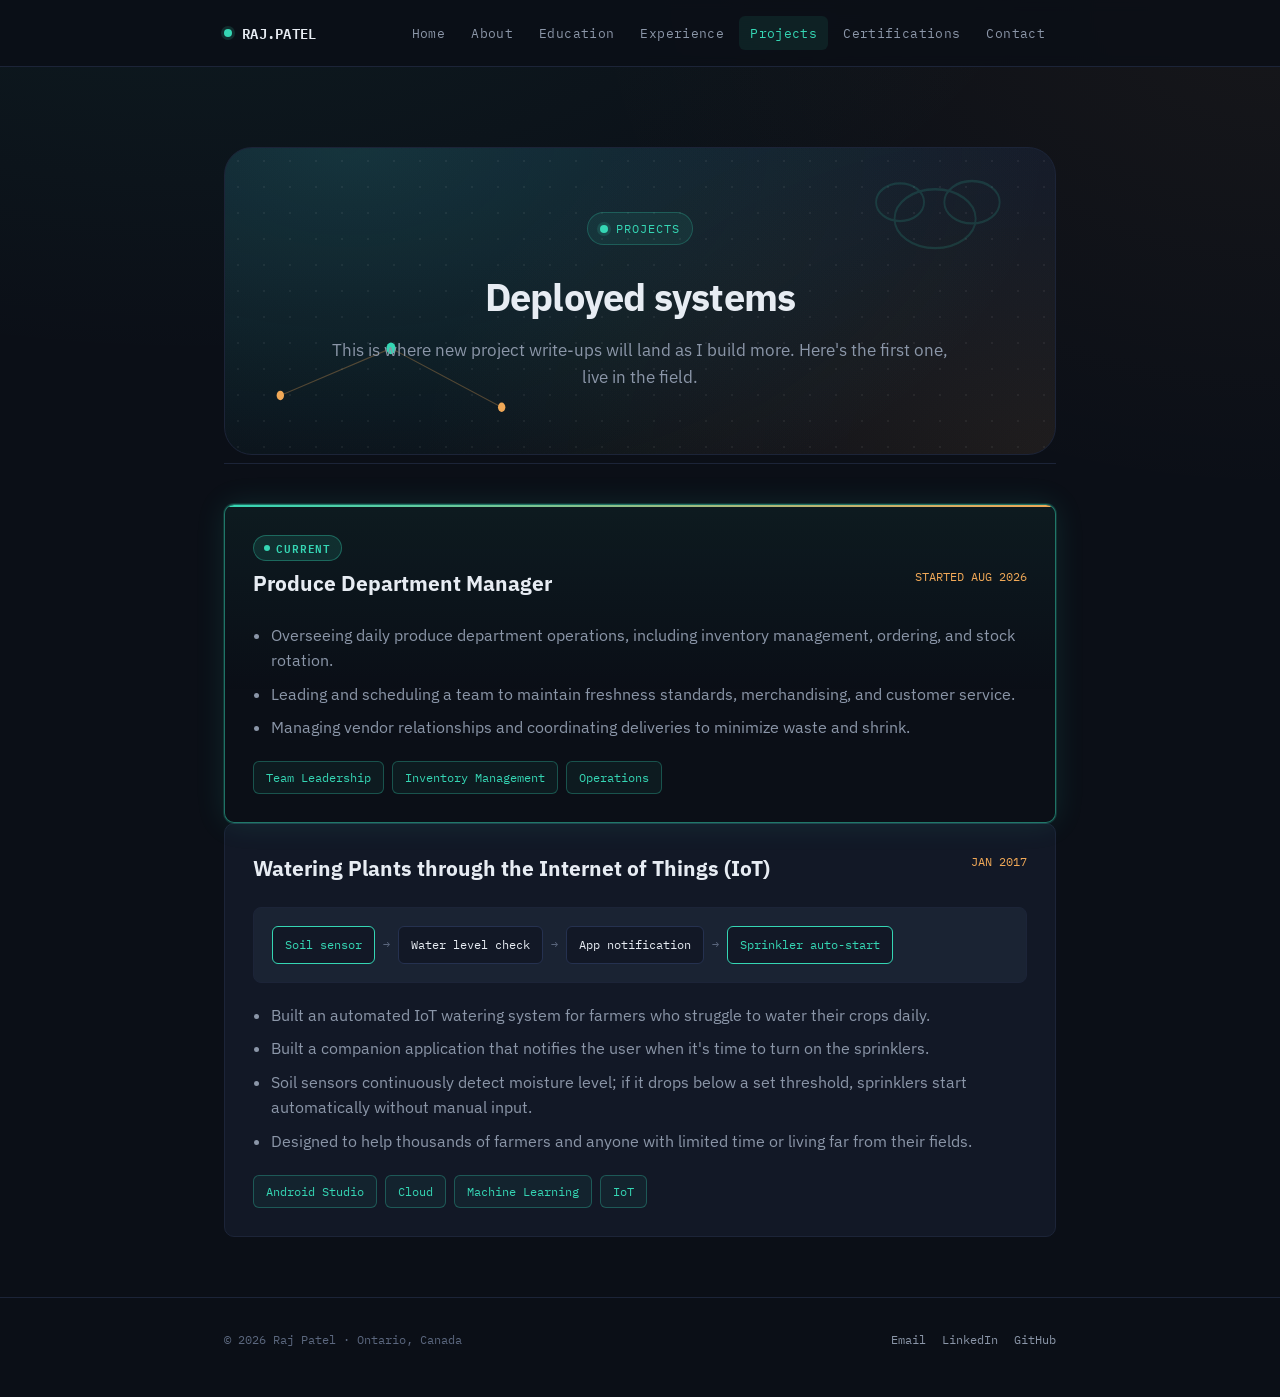
==== commit cf7a06f3: "Revise experience page to include projects and roles Updated the title from 'Experience' to 'Project" ====
--- a/experience.html
+++ b/experience.html
@@ -3,34 +3,74 @@
 <head>
   <meta charset="UTF-8">
   <meta name="viewport" content="width=device-width, initial-scale=1.0">
-  <title>Experience — Raj Patel</title>
-
+  <title>Projects — Raj Patel</title>
   <link rel="preconnect" href="https://fonts.googleapis.com">
-  <link rel="preconnect" href="https://fonts.gstatic.com" crossorigin>
-
-  <link
-    href="https://fonts.googleapis.com/css2?family=IBM+Plex+Mono:wght@500;600&family=IBM+Plex+Sans:wght@400;500;600;700&display=swap"
-    rel="stylesheet"
-  >
-
+  <link href="https://fonts.googleapis.com/css2?family=IBM+Plex+Mono:wght@500;600&family=IBM+Plex+Sans:wght@400;500;600;700&display=swap" rel="stylesheet">
   <link rel="stylesheet" href="style.css">
+  <style>
+    /* Scoped styling for the "current" experience card */
+    .project-card.current {
+      position: relative;
+      border: 1px solid rgba(53, 214, 180, 0.5);
+      box-shadow: 0 0 0 1px rgba(53, 214, 180, 0.15), 0 0 30px rgba(53, 214, 180, 0.12);
+      background: linear-gradient(180deg, rgba(53, 214, 180, 0.06), rgba(15, 23, 42, 0) 60%);
+      overflow: hidden;
+    }
+    .project-card.current::before {
+      content: "";
+      position: absolute;
+      top: 0; left: 0; right: 0;
+      height: 2px;
+      background: linear-gradient(90deg, #35D6B4, #F0A857, #35D6B4);
+      background-size: 200% 100%;
+      animation: currentSheen 3s linear infinite;
+    }
+    @keyframes currentSheen {
+      0% { background-position: 0% 0; }
+      100% { background-position: 200% 0; }
+    }
+    .current-badge {
+      display: inline-flex;
+      align-items: center;
+      gap: 6px;
+      font-family: "IBM Plex Mono", monospace;
+      font-size: 0.7rem;
+      font-weight: 600;
+      letter-spacing: 0.08em;
+      color: #35D6B4;
+      background: rgba(53, 214, 180, 0.12);
+      border: 1px solid rgba(53, 214, 180, 0.35);
+      border-radius: 999px;
+      padding: 3px 10px;
+      text-transform: uppercase;
+      margin-bottom: 6px;
+    }
+    .current-badge .dot.pulse {
+      width: 6px;
+      height: 6px;
+      border-radius: 50%;
+      background: #35D6B4;
+      box-shadow: 0 0 0 rgba(53, 214, 180, 0.6);
+      animation: pulseGlow 1.6s ease-out infinite;
+    }
+    @keyframes pulseGlow {
+      0%   { box-shadow: 0 0 0 0 rgba(53, 214, 180, 0.6); }
+      70%  { box-shadow: 0 0 0 8px rgba(53, 214, 180, 0); }
+      100% { box-shadow: 0 0 0 0 rgba(53, 214, 180, 0); }
+    }
+  </style>
 </head>
-
 <body>
 
   <div class="statusbar">
     <div class="statusbar-inner">
-      <a href="index.html" class="brand">
-        <span class="dot pulse"></span>
-        RAJ.PATEL
-      </a>
-
+      <a href="index.html" class="brand"><span class="dot pulse"></span> RAJ.PATEL</a>
       <nav class="tabs" aria-label="Primary">
         <a href="index.html">Home</a>
         <a href="about.html">About</a>
         <a href="education.html">Education</a>
-        <a href="experience.html" aria-current="page">Experience</a>
-        <a href="projects.html">Projects</a>
+        <a href="experience.html">Experience</a>
+        <a href="projects.html" aria-current="page">Projects</a>
         <a href="certifications.html">Certifications</a>
         <a href="contact.html">Contact</a>
       </nav>
@@ -41,230 +81,88 @@
 
     <section class="page-head">
       <div class="panel-hero compact">
-
-        <svg
-          class="hero-bg-svg"
-          viewBox="0 0 900 260"
-          preserveAspectRatio="none"
-          xmlns="http://www.w3.org/2000/svg"
-          aria-hidden="true"
-        >
-          <g stroke="#35D6B4" stroke-width="1" opacity="0.28">
-            <line x1="120" y1="60" x2="260" y2="100"/>
-            <line x1="260" y1="100" x2="400" y2="60"/>
-            <line x1="400" y1="60" x2="540" y2="110"/>
-            <line x1="540" y1="110" x2="680" y2="70"/>
-            <line x1="680" y1="70" x2="800" y2="120"/>
+        <svg class="hero-bg-svg" viewBox="0 0 900 260" preserveAspectRatio="none" xmlns="http://www.w3.org/2000/svg">
+          <g opacity="0.15" fill="none" stroke="#35D6B4" stroke-width="2">
+            <ellipse cx="770" cy="60" rx="44" ry="25"/>
+            <ellipse cx="810" cy="46" rx="30" ry="18"/>
+            <ellipse cx="732" cy="46" rx="26" ry="16"/>
           </g>
-
+          <g stroke="#F0A857" stroke-width="1" opacity="0.3">
+            <line x1="60" y1="210" x2="180" y2="170"/>
+            <line x1="180" y1="170" x2="300" y2="220"/>
+          </g>
           <g>
-            <circle cx="120" cy="60" r="4" fill="#35D6B4"/>
-            <circle cx="260" cy="100" r="4" fill="#F0A857"/>
-            <circle cx="400" cy="60" r="5" fill="#35D6B4"/>
-            <circle cx="540" cy="110" r="4" fill="#F0A857"/>
-            <circle cx="680" cy="70" r="5" fill="#35D6B4"/>
-            <circle cx="800" cy="120" r="4" fill="#35D6B4"/>
+            <circle cx="60" cy="210" r="4" fill="#F0A857"/>
+            <circle cx="180" cy="170" r="5" fill="#35D6B4"/>
+            <circle cx="300" cy="220" r="4" fill="#F0A857"/>
           </g>
         </svg>
-
-        <div class="eyebrow">
-          <span class="dot"></span>
-          Experience
-        </div>
-
-        <h1>Work log</h1>
-
-        <p class="lede">
-          Five roles, reverse-chronological — from department management and
-          technical support to cloud infrastructure.
-        </p>
-
+        <div class="eyebrow"><span class="dot"></span> Projects</div>
+        <h1>Deployed systems</h1>
+        <p class="lede">This is where new project write-ups will land as I build more. Here's the first one, live in the field.</p>
       </div>
     </section>
 
     <section class="section">
-      <div class="log">
 
-        <!-- Added current Walmart experience -->
-        <div class="log-entry current-experience">
-
-          <div class="current-role-header">
-            <div class="current-role-label">
-              <span class="dot pulse"></span>
-              CURRENT ROLE
-            </div>
-
-            <div class="log-time">
-              STARTING AUG 22, 2026
-            </div>
+      <!-- CURRENT: Produce Department Manager -->
+      <div class="project-card current">
+        <div class="current-badge"><span class="dot pulse"></span> Current</div>
+        <div class="project-head">
+          <div>
+            <h3>Produce Department Manager</h3>
           </div>
-
-          <h3>Produce Department Manager</h3>
-
-          <div class="org">
-            Walmart · Ontario, Canada
-          </div>
-
-          <div class="current-role-status">
-            <span>↗</span>
-            Department management · Customer service · Operations
-          </div>
-
-          <ul>
-            <li>
-              Manage daily operations of the produce department, including
-              product quality, inventory, displays, and availability.
-            </li>
-
-            <li>
-              Lead and support associates while maintaining strong customer
-              service and department standards.
-            </li>
-
-            <li>
-              Monitor product freshness, rotation, ordering, and merchandising.
-            </li>
-
-            <li>
-              Ensure the department remains clean, organized, well-stocked, and
-              ready for customers.
-            </li>
-          </ul>
-
-          <div class="chips">
-            <span class="chip on">Team Leadership</span>
-            <span class="chip on">Inventory Management</span>
-            <span class="chip on">Customer Service</span>
-            <span class="chip on">Merchandising</span>
-          </div>
-
+          <span class="date">STARTED AUG 2026</span>
         </div>
 
-        <!-- Existing experience: unchanged -->
-        <div class="log-entry">
-          <div class="log-time">JAN 2025 — JUL 2025</div>
-          <h3>Technical Support Representative</h3>
-          <div class="org">
-            Gatestone (Rogers together with Shaw) · Brantford, Ontario (remote)
+        <ul>
+          <li>Overseeing daily produce department operations, including inventory management, ordering, and stock rotation.</li>
+          <li>Leading and scheduling a team to maintain freshness standards, merchandising, and customer service.</li>
+          <li>Managing vendor relationships and coordinating deliveries to minimize waste and shrink.</li>
+        </ul>
+
+        <div class="chips">
+          <span class="chip on">Team Leadership</span>
+          <span class="chip on">Inventory Management</span>
+          <span class="chip on">Operations</span>
+        </div>
+      </div>
+
+      <div class="project-card">
+        <div class="project-head">
+          <div>
+            <h3>Watering Plants through the Internet of Things (IoT)</h3>
           </div>
-
-          <ul>
-            <li>
-              Counselled clients on internet, TV, and cable connection issues,
-              and set up Shaw and Rogers IDs, resulting in 95% customer
-              satisfaction.
-            </li>
-
-            <li>
-              Integrated ticketing systems to manage client accounts, passwords,
-              and product support issues.
-            </li>
-
-            <li>
-              Handled inbound and outbound inquiries, synchronizing
-              documentation accurately across every interaction.
-            </li>
-
-            <li>
-              Resolved escalated technical queries within tight time targets
-              while maintaining professional, trust-building communication.
-            </li>
-          </ul>
+          <span class="date">JAN 2017</span>
         </div>
 
-        <!-- Existing experience: unchanged -->
-        <div class="log-entry">
-          <div class="log-time">OCT 2022 — JUL 2024</div>
-          <h3>Technical Support Representative</h3>
-          <div class="org">
-            Apple Inc. · Waterloo, Ontario (remote)
+        <div class="diagram">
+          <div class="diagram-flow">
+            <span class="diagram-node active">Soil sensor</span>
+            <span class="diagram-arrow">→</span>
+            <span class="diagram-node">Water level check</span>
+            <span class="diagram-arrow">→</span>
+            <span class="diagram-node">App notification</span>
+            <span class="diagram-arrow">→</span>
+            <span class="diagram-node active">Sprinkler auto-start</span>
           </div>
-
-          <ul>
-            <li>
-              Supported customers on iPhone, iPad, iPod, Mac, and Apple ID
-              issues using Apple's internal support tools, achieving 95%
-              customer satisfaction.
-            </li>
-
-            <li>
-              Integrated ticketing systems to manage client accounts, passwords,
-              and product support issues.
-            </li>
-
-            <li>
-              Troubleshot technical issues end-to-end, earning consistently
-              positive customer feedback.
-            </li>
-
-            <li>
-              Managed urgent ticket escalations through to on-time resolution.
-            </li>
-          </ul>
         </div>
 
-        <!-- Existing experience: unchanged -->
-        <div class="log-entry">
-          <div class="log-time">APR 2021 — JUN 2022</div>
-          <h3>Technical Support</h3>
-          <div class="org">
-            Bharti Airtel · New Delhi, India
-          </div>
+        <ul>
+          <li>Built an automated IoT watering system for farmers who struggle to water their crops daily.</li>
+          <li>Built a companion application that notifies the user when it's time to turn on the sprinklers.</li>
+          <li>Soil sensors continuously detect moisture level; if it drops below a set threshold, sprinklers start automatically without manual input.</li>
+          <li>Designed to help thousands of farmers and anyone with limited time or living far from their fields.</li>
+        </ul>
 
-          <ul>
-            <li>
-              Shaped the customer experience by troubleshooting internet
-              connectivity and related technical issues.
-            </li>
+        <div class="chips">
+          <span class="chip on">Android Studio</span>
+          <span class="chip on">Cloud</span>
+          <span class="chip on">Machine Learning</span>
+          <span class="chip on">IoT</span>
+        </div>
+      </div>
 
-            <li>
-              Installed and configured telecommunications equipment, including
-              routers and set-top boxes.
-            </li>
-
-            <li>
-              Worked hands-on across more than three supported technologies.
-            </li>
-
-            <li>
-              Delivered practical, effective support that consistently earned
-              positive customer feedback.
-            </li>
-          </ul>
-        </div>
-
-        <!-- Existing experience: unchanged -->
-        <div class="log-entry">
-          <div class="log-time">JAN 2020 — MAR 2021</div>
-          <h3>Cloud Support</h3>
-          <div class="org">
-            Tata Consultancy Services · Hyderabad, India
-          </div>
-
-          <ul>
-            <li>
-              Maintained TCS infrastructure spanning networking, servers, and
-              storage.
-            </li>
-
-            <li>
-              Monitored cloud application performance and service health on an
-              ongoing basis.
-            </li>
-
-            <li>
-              Resolved user-reported technical problems and questions about
-              cloud services.
-            </li>
-
-            <li>
-              Kept cloud security current to protect user data, and supported
-              scalability planning.
-            </li>
-          </ul>
-        </div>
-
-      </div>
     </section>
 
   </main>
@@ -272,7 +170,6 @@
   <footer>
     <div class="wrap footer-inner">
       <span>&copy; 2026 Raj Patel · Ontario, Canada</span>
-
       <div class="footer-links">
         <a href="mailto:er.rajpatel@outlook.com">Email</a>
         <a href="https://linkedin.com/in/rajpatel24/">LinkedIn</a>
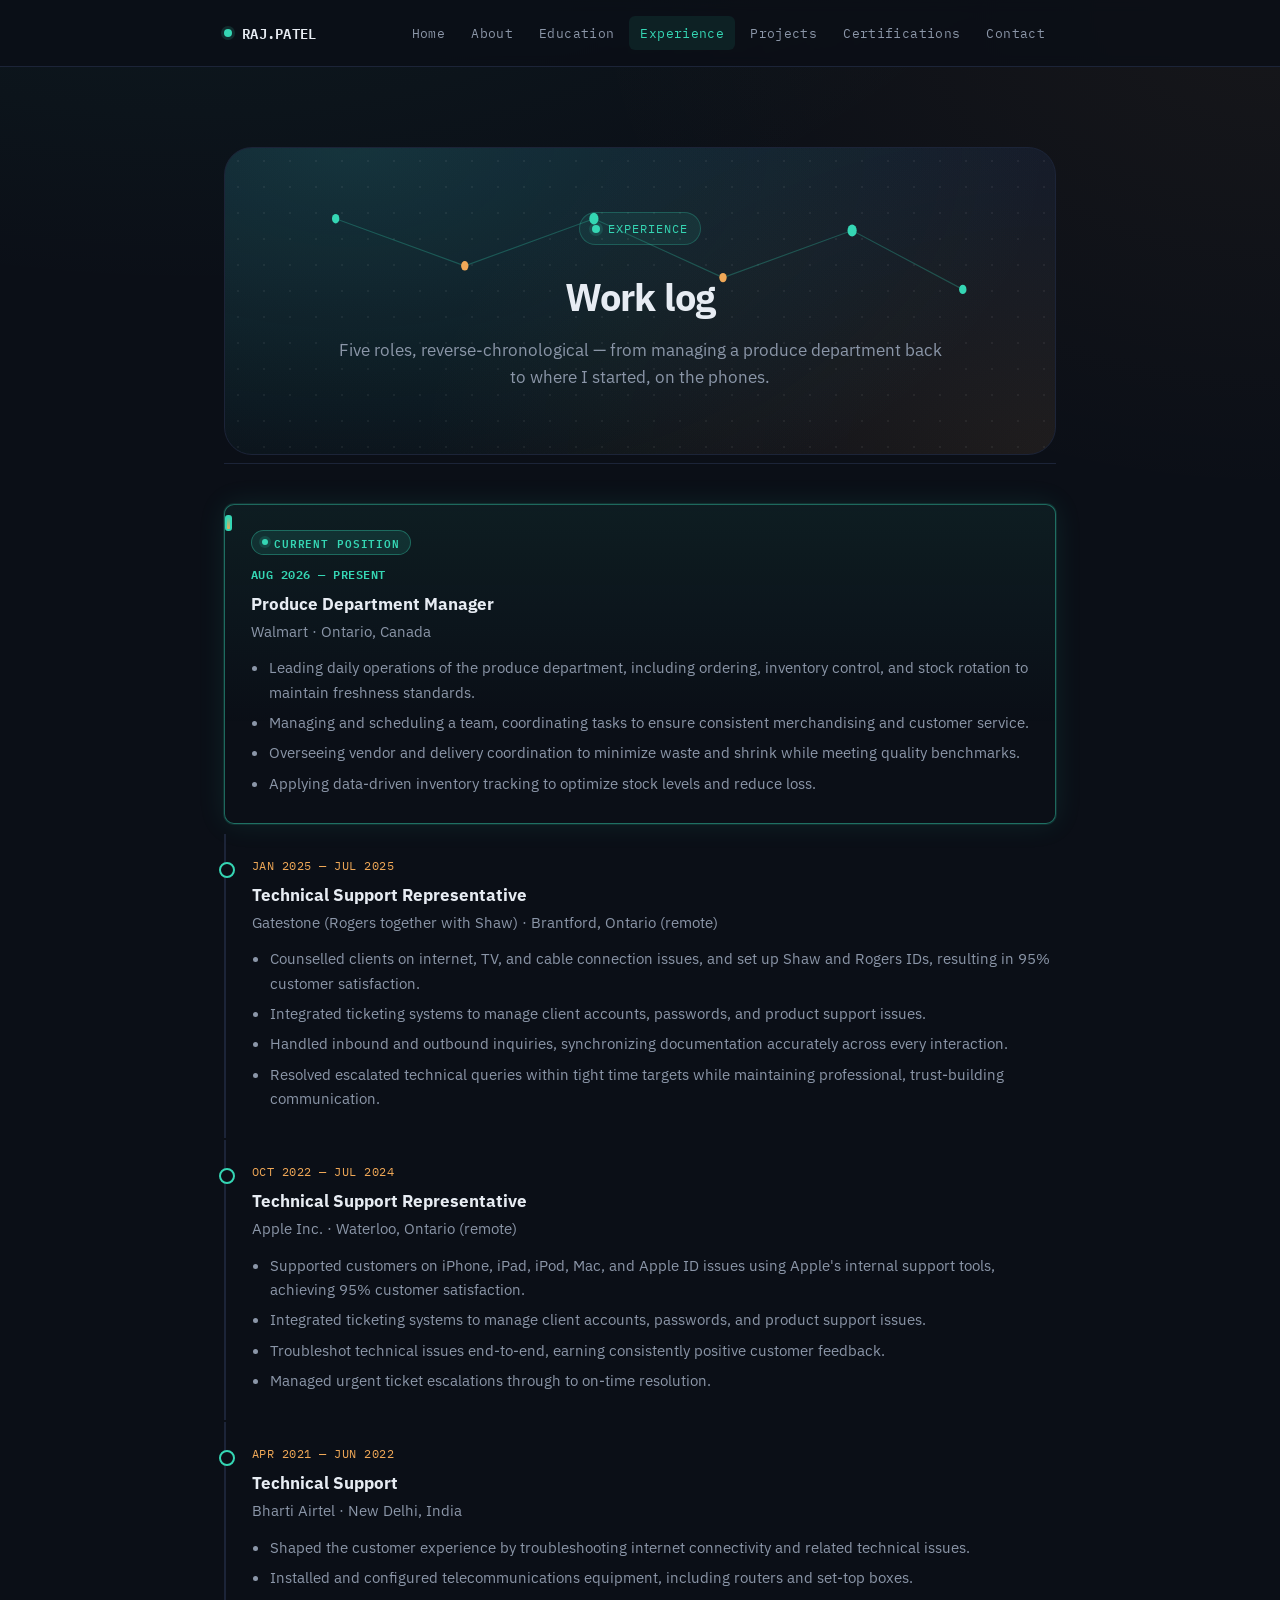
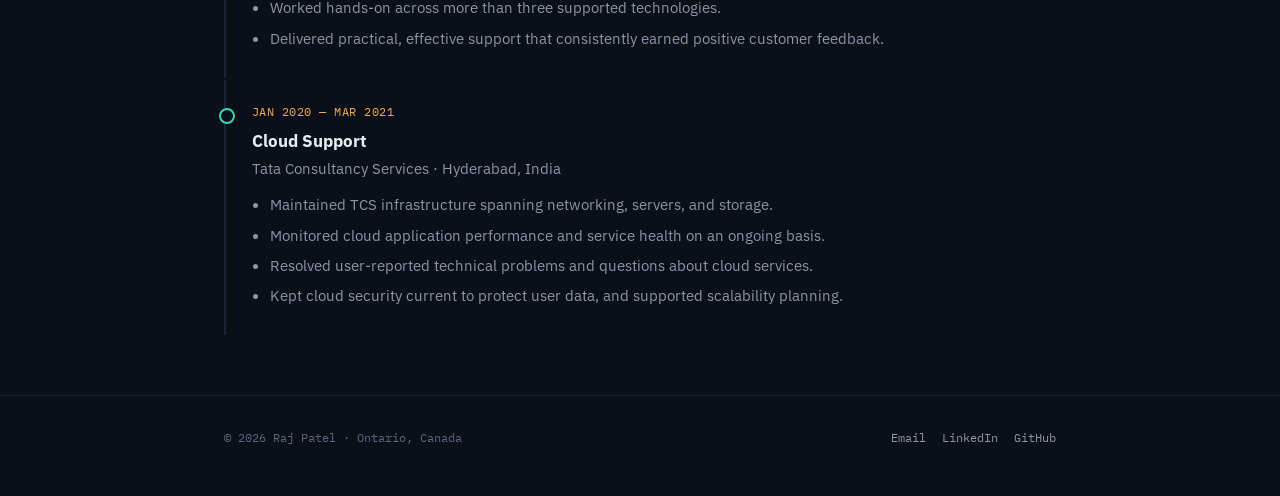
==== commit 47dd2ad3: "Update experience.html" ====
--- a/experience.html
+++ b/experience.html
@@ -3,38 +3,37 @@
 <head>
   <meta charset="UTF-8">
   <meta name="viewport" content="width=device-width, initial-scale=1.0">
-  <title>Projects — Raj Patel</title>
+  <title>Experience — Raj Patel</title>
   <link rel="preconnect" href="https://fonts.googleapis.com">
   <link href="https://fonts.googleapis.com/css2?family=IBM+Plex+Mono:wght@500;600&family=IBM+Plex+Sans:wght@400;500;600;700&display=swap" rel="stylesheet">
   <link rel="stylesheet" href="style.css">
   <style>
-    /* Scoped styling for the "current" experience card */
-    .project-card.current {
+    /* Scoped styling for the current role — highlighted so it reads as "current" at a glance */
+    .log-entry.current {
       position: relative;
-      border: 1px solid rgba(53, 214, 180, 0.5);
-      box-shadow: 0 0 0 1px rgba(53, 214, 180, 0.15), 0 0 30px rgba(53, 214, 180, 0.12);
-      background: linear-gradient(180deg, rgba(53, 214, 180, 0.06), rgba(15, 23, 42, 0) 60%);
-      overflow: hidden;
+      padding: 22px 22px 22px 26px;
+      margin-bottom: 8px;
+      border-radius: 10px;
+      border: 1px solid rgba(53, 214, 180, 0.45);
+      background: linear-gradient(180deg, rgba(53, 214, 180, 0.07), rgba(15, 23, 42, 0) 70%);
+      box-shadow: 0 0 0 1px rgba(53, 214, 180, 0.12), 0 0 28px rgba(53, 214, 180, 0.10);
     }
-    .project-card.current::before {
+    .log-entry.current::before {
       content: "";
       position: absolute;
-      top: 0; left: 0; right: 0;
-      height: 2px;
-      background: linear-gradient(90deg, #35D6B4, #F0A857, #35D6B4);
-      background-size: 200% 100%;
-      animation: currentSheen 3s linear infinite;
-    }
-    @keyframes currentSheen {
-      0% { background-position: 0% 0; }
-      100% { background-position: 200% 0; }
+      top: 10px;
+      bottom: 10px;
+      left: 0;
+      width: 3px;
+      border-radius: 3px;
+      background: linear-gradient(180deg, #35D6B4, #F0A857);
     }
     .current-badge {
       display: inline-flex;
       align-items: center;
       gap: 6px;
       font-family: "IBM Plex Mono", monospace;
-      font-size: 0.7rem;
+      font-size: 0.68rem;
       font-weight: 600;
       letter-spacing: 0.08em;
       color: #35D6B4;
@@ -43,20 +42,23 @@
       border-radius: 999px;
       padding: 3px 10px;
       text-transform: uppercase;
-      margin-bottom: 6px;
+      margin-bottom: 10px;
     }
     .current-badge .dot.pulse {
       width: 6px;
       height: 6px;
       border-radius: 50%;
       background: #35D6B4;
-      box-shadow: 0 0 0 rgba(53, 214, 180, 0.6);
       animation: pulseGlow 1.6s ease-out infinite;
     }
     @keyframes pulseGlow {
       0%   { box-shadow: 0 0 0 0 rgba(53, 214, 180, 0.6); }
       70%  { box-shadow: 0 0 0 8px rgba(53, 214, 180, 0); }
       100% { box-shadow: 0 0 0 0 rgba(53, 214, 180, 0); }
+    }
+    .log-entry.current .log-time {
+      color: #35D6B4;
+      font-weight: 600;
     }
   </style>
 </head>
@@ -69,8 +71,8 @@
         <a href="index.html">Home</a>
         <a href="about.html">About</a>
         <a href="education.html">Education</a>
-        <a href="experience.html">Experience</a>
-        <a href="projects.html" aria-current="page">Projects</a>
+        <a href="experience.html" aria-current="page">Experience</a>
+        <a href="projects.html">Projects</a>
         <a href="certifications.html">Certifications</a>
         <a href="contact.html">Contact</a>
       </nav>
@@ -82,87 +84,93 @@
     <section class="page-head">
       <div class="panel-hero compact">
         <svg class="hero-bg-svg" viewBox="0 0 900 260" preserveAspectRatio="none" xmlns="http://www.w3.org/2000/svg">
-          <g opacity="0.15" fill="none" stroke="#35D6B4" stroke-width="2">
-            <ellipse cx="770" cy="60" rx="44" ry="25"/>
-            <ellipse cx="810" cy="46" rx="30" ry="18"/>
-            <ellipse cx="732" cy="46" rx="26" ry="16"/>
-          </g>
-          <g stroke="#F0A857" stroke-width="1" opacity="0.3">
-            <line x1="60" y1="210" x2="180" y2="170"/>
-            <line x1="180" y1="170" x2="300" y2="220"/>
+          <g stroke="#35D6B4" stroke-width="1" opacity="0.28">
+            <line x1="120" y1="60" x2="260" y2="100"/>
+            <line x1="260" y1="100" x2="400" y2="60"/>
+            <line x1="400" y1="60" x2="540" y2="110"/>
+            <line x1="540" y1="110" x2="680" y2="70"/>
+            <line x1="680" y1="70" x2="800" y2="120"/>
           </g>
           <g>
-            <circle cx="60" cy="210" r="4" fill="#F0A857"/>
-            <circle cx="180" cy="170" r="5" fill="#35D6B4"/>
-            <circle cx="300" cy="220" r="4" fill="#F0A857"/>
+            <circle cx="120" cy="60" r="4" fill="#35D6B4"/>
+            <circle cx="260" cy="100" r="4" fill="#F0A857"/>
+            <circle cx="400" cy="60" r="5" fill="#35D6B4"/>
+            <circle cx="540" cy="110" r="4" fill="#F0A857"/>
+            <circle cx="680" cy="70" r="5" fill="#35D6B4"/>
+            <circle cx="800" cy="120" r="4" fill="#35D6B4"/>
           </g>
         </svg>
-        <div class="eyebrow"><span class="dot"></span> Projects</div>
-        <h1>Deployed systems</h1>
-        <p class="lede">This is where new project write-ups will land as I build more. Here's the first one, live in the field.</p>
+        <div class="eyebrow"><span class="dot"></span> Experience</div>
+        <h1>Work log</h1>
+        <p class="lede">Five roles, reverse-chronological — from managing a produce department back to where I started, on the phones.</p>
       </div>
     </section>
 
     <section class="section">
+      <div class="log">
 
-      <!-- CURRENT: Produce Department Manager -->
-      <div class="project-card current">
-        <div class="current-badge"><span class="dot pulse"></span> Current</div>
-        <div class="project-head">
-          <div>
-            <h3>Produce Department Manager</h3>
-          </div>
-          <span class="date">STARTED AUG 2026</span>
+        <div class="log-entry current">
+          <div class="current-badge"><span class="dot pulse"></span> Current Position</div>
+          <div class="log-time">AUG 2026 — PRESENT</div>
+          <h3>Produce Department Manager</h3>
+          <div class="org">Walmart · Ontario, Canada</div>
+          <ul>
+            <li>Leading daily operations of the produce department, including ordering, inventory control, and stock rotation to maintain freshness standards.</li>
+            <li>Managing and scheduling a team, coordinating tasks to ensure consistent merchandising and customer service.</li>
+            <li>Overseeing vendor and delivery coordination to minimize waste and shrink while meeting quality benchmarks.</li>
+            <li>Applying data-driven inventory tracking to optimize stock levels and reduce loss.</li>
+          </ul>
         </div>
 
-        <ul>
-          <li>Overseeing daily produce department operations, including inventory management, ordering, and stock rotation.</li>
-          <li>Leading and scheduling a team to maintain freshness standards, merchandising, and customer service.</li>
-          <li>Managing vendor relationships and coordinating deliveries to minimize waste and shrink.</li>
-        </ul>
-
-        <div class="chips">
-          <span class="chip on">Team Leadership</span>
-          <span class="chip on">Inventory Management</span>
-          <span class="chip on">Operations</span>
-        </div>
-      </div>
-
-      <div class="project-card">
-        <div class="project-head">
-          <div>
-            <h3>Watering Plants through the Internet of Things (IoT)</h3>
-          </div>
-          <span class="date">JAN 2017</span>
+        <div class="log-entry">
+          <div class="log-time">JAN 2025 — JUL 2025</div>
+          <h3>Technical Support Representative</h3>
+          <div class="org">Gatestone (Rogers together with Shaw) · Brantford, Ontario (remote)</div>
+          <ul>
+            <li>Counselled clients on internet, TV, and cable connection issues, and set up Shaw and Rogers IDs, resulting in 95% customer satisfaction.</li>
+            <li>Integrated ticketing systems to manage client accounts, passwords, and product support issues.</li>
+            <li>Handled inbound and outbound inquiries, synchronizing documentation accurately across every interaction.</li>
+            <li>Resolved escalated technical queries within tight time targets while maintaining professional, trust-building communication.</li>
+          </ul>
         </div>
 
-        <div class="diagram">
-          <div class="diagram-flow">
-            <span class="diagram-node active">Soil sensor</span>
-            <span class="diagram-arrow">→</span>
-            <span class="diagram-node">Water level check</span>
-            <span class="diagram-arrow">→</span>
-            <span class="diagram-node">App notification</span>
-            <span class="diagram-arrow">→</span>
-            <span class="diagram-node active">Sprinkler auto-start</span>
-          </div>
+        <div class="log-entry">
+          <div class="log-time">OCT 2022 — JUL 2024</div>
+          <h3>Technical Support Representative</h3>
+          <div class="org">Apple Inc. · Waterloo, Ontario (remote)</div>
+          <ul>
+            <li>Supported customers on iPhone, iPad, iPod, Mac, and Apple ID issues using Apple's internal support tools, achieving 95% customer satisfaction.</li>
+            <li>Integrated ticketing systems to manage client accounts, passwords, and product support issues.</li>
+            <li>Troubleshot technical issues end-to-end, earning consistently positive customer feedback.</li>
+            <li>Managed urgent ticket escalations through to on-time resolution.</li>
+          </ul>
         </div>
 
-        <ul>
-          <li>Built an automated IoT watering system for farmers who struggle to water their crops daily.</li>
-          <li>Built a companion application that notifies the user when it's time to turn on the sprinklers.</li>
-          <li>Soil sensors continuously detect moisture level; if it drops below a set threshold, sprinklers start automatically without manual input.</li>
-          <li>Designed to help thousands of farmers and anyone with limited time or living far from their fields.</li>
-        </ul>
+        <div class="log-entry">
+          <div class="log-time">APR 2021 — JUN 2022</div>
+          <h3>Technical Support</h3>
+          <div class="org">Bharti Airtel · New Delhi, India</div>
+          <ul>
+            <li>Shaped the customer experience by troubleshooting internet connectivity and related technical issues.</li>
+            <li>Installed and configured telecommunications equipment, including routers and set-top boxes.</li>
+            <li>Worked hands-on across more than three supported technologies.</li>
+            <li>Delivered practical, effective support that consistently earned positive customer feedback.</li>
+          </ul>
+        </div>
 
-        <div class="chips">
-          <span class="chip on">Android Studio</span>
-          <span class="chip on">Cloud</span>
-          <span class="chip on">Machine Learning</span>
-          <span class="chip on">IoT</span>
+        <div class="log-entry">
+          <div class="log-time">JAN 2020 — MAR 2021</div>
+          <h3>Cloud Support</h3>
+          <div class="org">Tata Consultancy Services · Hyderabad, India</div>
+          <ul>
+            <li>Maintained TCS infrastructure spanning networking, servers, and storage.</li>
+            <li>Monitored cloud application performance and service health on an ongoing basis.</li>
+            <li>Resolved user-reported technical problems and questions about cloud services.</li>
+            <li>Kept cloud security current to protect user data, and supported scalability planning.</li>
+          </ul>
         </div>
+
       </div>
-
     </section>
 
   </main>
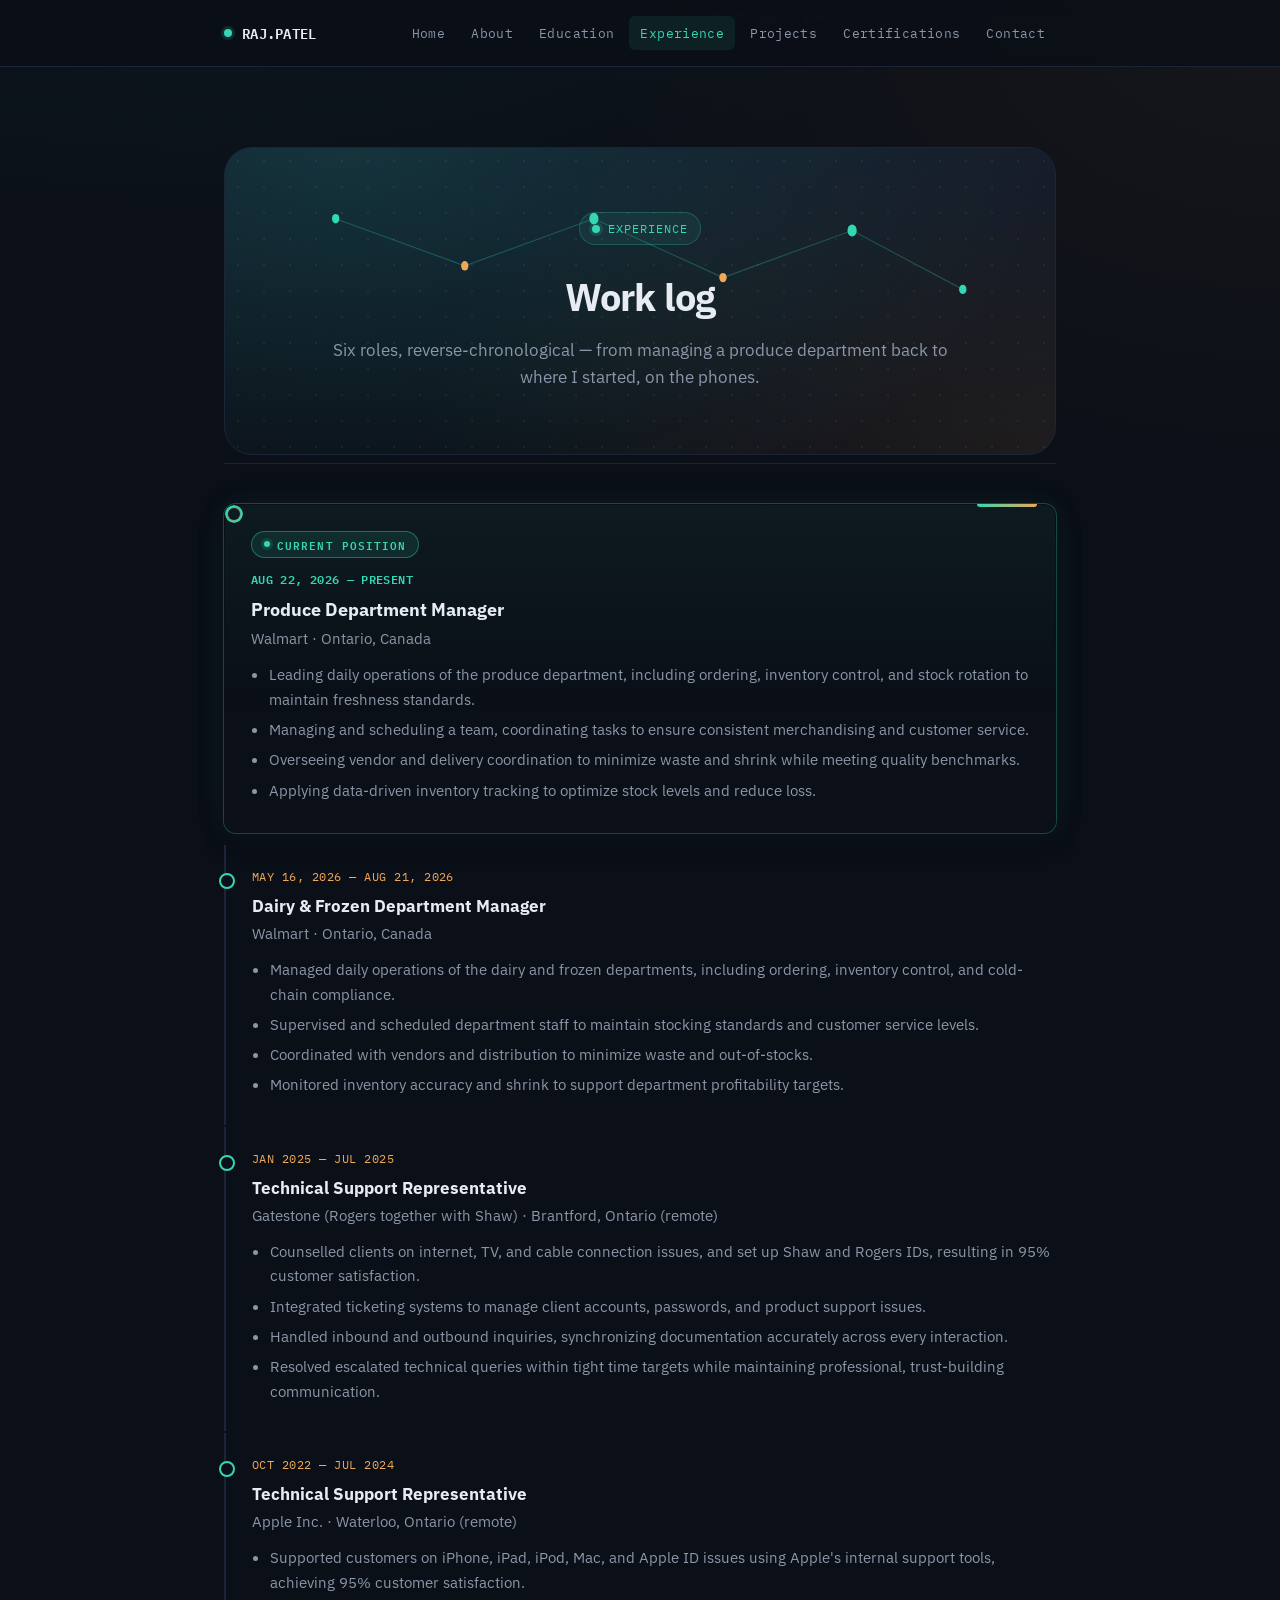
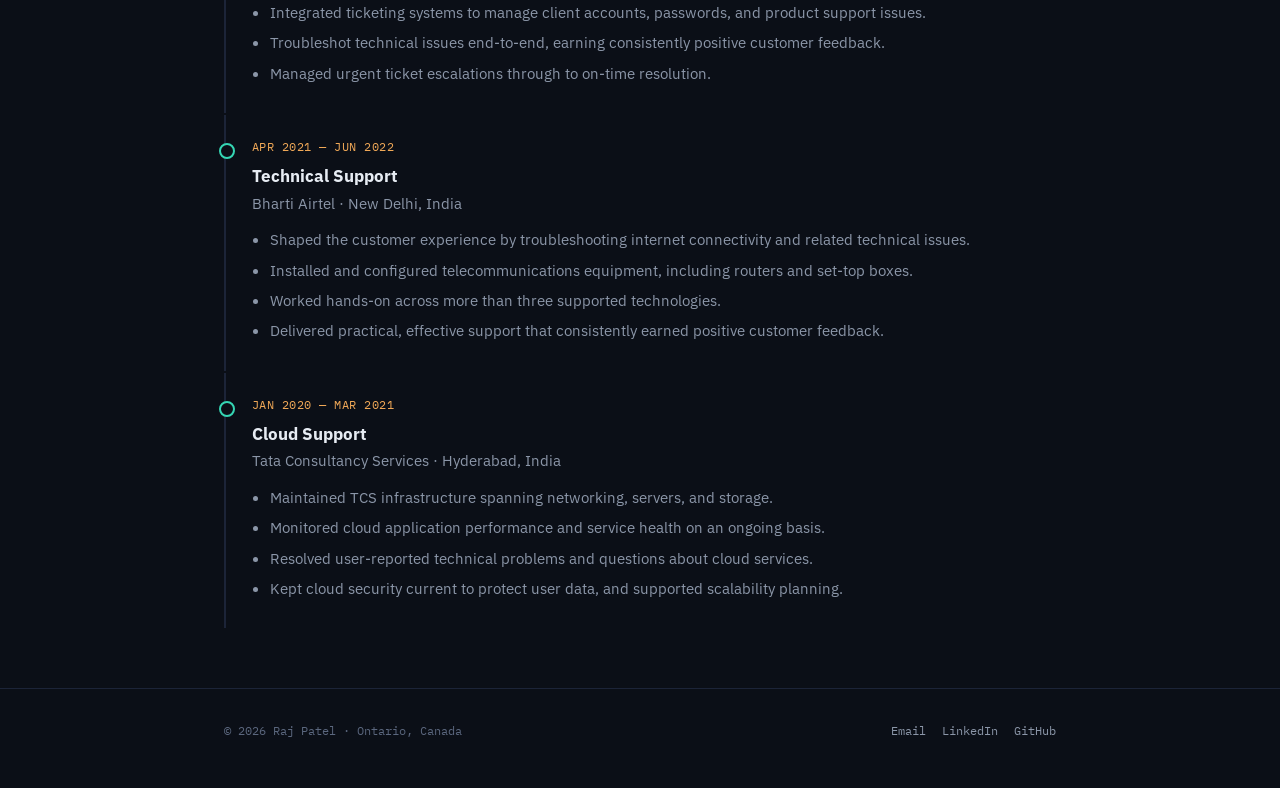
==== commit 124e6ad3: "Update experience.html" ====
--- a/experience.html
+++ b/experience.html
@@ -8,57 +8,78 @@
   <link href="https://fonts.googleapis.com/css2?family=IBM+Plex+Mono:wght@500;600&family=IBM+Plex+Sans:wght@400;500;600;700&display=swap" rel="stylesheet">
   <link rel="stylesheet" href="style.css">
   <style>
-    /* Scoped styling for the current role — highlighted so it reads as "current" at a glance */
+    /* Premium highlight treatment for the current role */
     .log-entry.current {
       position: relative;
-      padding: 22px 22px 22px 26px;
-      margin-bottom: 8px;
-      border-radius: 10px;
-      border: 1px solid rgba(53, 214, 180, 0.45);
-      background: linear-gradient(180deg, rgba(53, 214, 180, 0.07), rgba(15, 23, 42, 0) 70%);
-      box-shadow: 0 0 0 1px rgba(53, 214, 180, 0.12), 0 0 28px rgba(53, 214, 180, 0.10);
+      padding: 24px 26px;
+      margin-bottom: 10px;
+      border-radius: 12px;
+      background:
+        linear-gradient(180deg, rgba(53, 214, 180, 0.06), rgba(15, 23, 42, 0) 65%);
+      border: 1px solid transparent;
+      background-clip: padding-box;
+      box-shadow:
+        0 0 0 1px rgba(53, 214, 180, 0.28),
+        0 8px 24px rgba(0, 0, 0, 0.25),
+        0 0 32px rgba(53, 214, 180, 0.08);
     }
     .log-entry.current::before {
       content: "";
       position: absolute;
-      top: 10px;
-      bottom: 10px;
-      left: 0;
-      width: 3px;
-      border-radius: 3px;
-      background: linear-gradient(180deg, #35D6B4, #F0A857);
+      inset: 0;
+      border-radius: 12px;
+      padding: 1px;
+      background: linear-gradient(135deg, #35D6B4, rgba(240, 168, 87, 0.7) 50%, #35D6B4);
+      -webkit-mask: linear-gradient(#fff 0 0) content-box, linear-gradient(#fff 0 0);
+      -webkit-mask-composite: xor;
+      mask-composite: exclude;
+      pointer-events: none;
+    }
+    .log-entry.current::after {
+      content: "";
+      position: absolute;
+      top: -1px;
+      right: 18px;
+      width: 60px;
+      height: 3px;
+      border-radius: 0 0 3px 3px;
+      background: linear-gradient(90deg, #35D6B4, #F0A857);
     }
     .current-badge {
       display: inline-flex;
       align-items: center;
-      gap: 6px;
+      gap: 7px;
       font-family: "IBM Plex Mono", monospace;
       font-size: 0.68rem;
       font-weight: 600;
-      letter-spacing: 0.08em;
+      letter-spacing: 0.1em;
       color: #35D6B4;
-      background: rgba(53, 214, 180, 0.12);
-      border: 1px solid rgba(53, 214, 180, 0.35);
+      background: rgba(53, 214, 180, 0.10);
+      border: 1px solid rgba(53, 214, 180, 0.4);
       border-radius: 999px;
-      padding: 3px 10px;
+      padding: 4px 12px;
       text-transform: uppercase;
-      margin-bottom: 10px;
+      margin-bottom: 12px;
     }
     .current-badge .dot.pulse {
       width: 6px;
       height: 6px;
       border-radius: 50%;
       background: #35D6B4;
-      animation: pulseGlow 1.6s ease-out infinite;
+      animation: pulseGlow 1.8s ease-out infinite;
     }
     @keyframes pulseGlow {
-      0%   { box-shadow: 0 0 0 0 rgba(53, 214, 180, 0.6); }
+      0%   { box-shadow: 0 0 0 0 rgba(53, 214, 180, 0.55); }
       70%  { box-shadow: 0 0 0 8px rgba(53, 214, 180, 0); }
       100% { box-shadow: 0 0 0 0 rgba(53, 214, 180, 0); }
     }
     .log-entry.current .log-time {
       color: #35D6B4;
       font-weight: 600;
+      letter-spacing: 0.03em;
+    }
+    .log-entry.current h3 {
+      font-size: 1.15rem;
     }
   </style>
 </head>
@@ -102,7 +123,7 @@
         </svg>
         <div class="eyebrow"><span class="dot"></span> Experience</div>
         <h1>Work log</h1>
-        <p class="lede">Five roles, reverse-chronological — from managing a produce department back to where I started, on the phones.</p>
+        <p class="lede">Six roles, reverse-chronological — from managing a produce department back to where I started, on the phones.</p>
       </div>
     </section>
 
@@ -111,7 +132,7 @@
 
         <div class="log-entry current">
           <div class="current-badge"><span class="dot pulse"></span> Current Position</div>
-          <div class="log-time">AUG 2026 — PRESENT</div>
+          <div class="log-time">AUG 22, 2026 — PRESENT</div>
           <h3>Produce Department Manager</h3>
           <div class="org">Walmart · Ontario, Canada</div>
           <ul>
@@ -119,6 +140,18 @@
             <li>Managing and scheduling a team, coordinating tasks to ensure consistent merchandising and customer service.</li>
             <li>Overseeing vendor and delivery coordination to minimize waste and shrink while meeting quality benchmarks.</li>
             <li>Applying data-driven inventory tracking to optimize stock levels and reduce loss.</li>
+          </ul>
+        </div>
+
+        <div class="log-entry">
+          <div class="log-time">MAY 16, 2026 — AUG 21, 2026</div>
+          <h3>Dairy & Frozen Department Manager</h3>
+          <div class="org">Walmart · Ontario, Canada</div>
+          <ul>
+            <li>Managed daily operations of the dairy and frozen departments, including ordering, inventory control, and cold-chain compliance.</li>
+            <li>Supervised and scheduled department staff to maintain stocking standards and customer service levels.</li>
+            <li>Coordinated with vendors and distribution to minimize waste and out-of-stocks.</li>
+            <li>Monitored inventory accuracy and shrink to support department profitability targets.</li>
           </ul>
         </div>
 
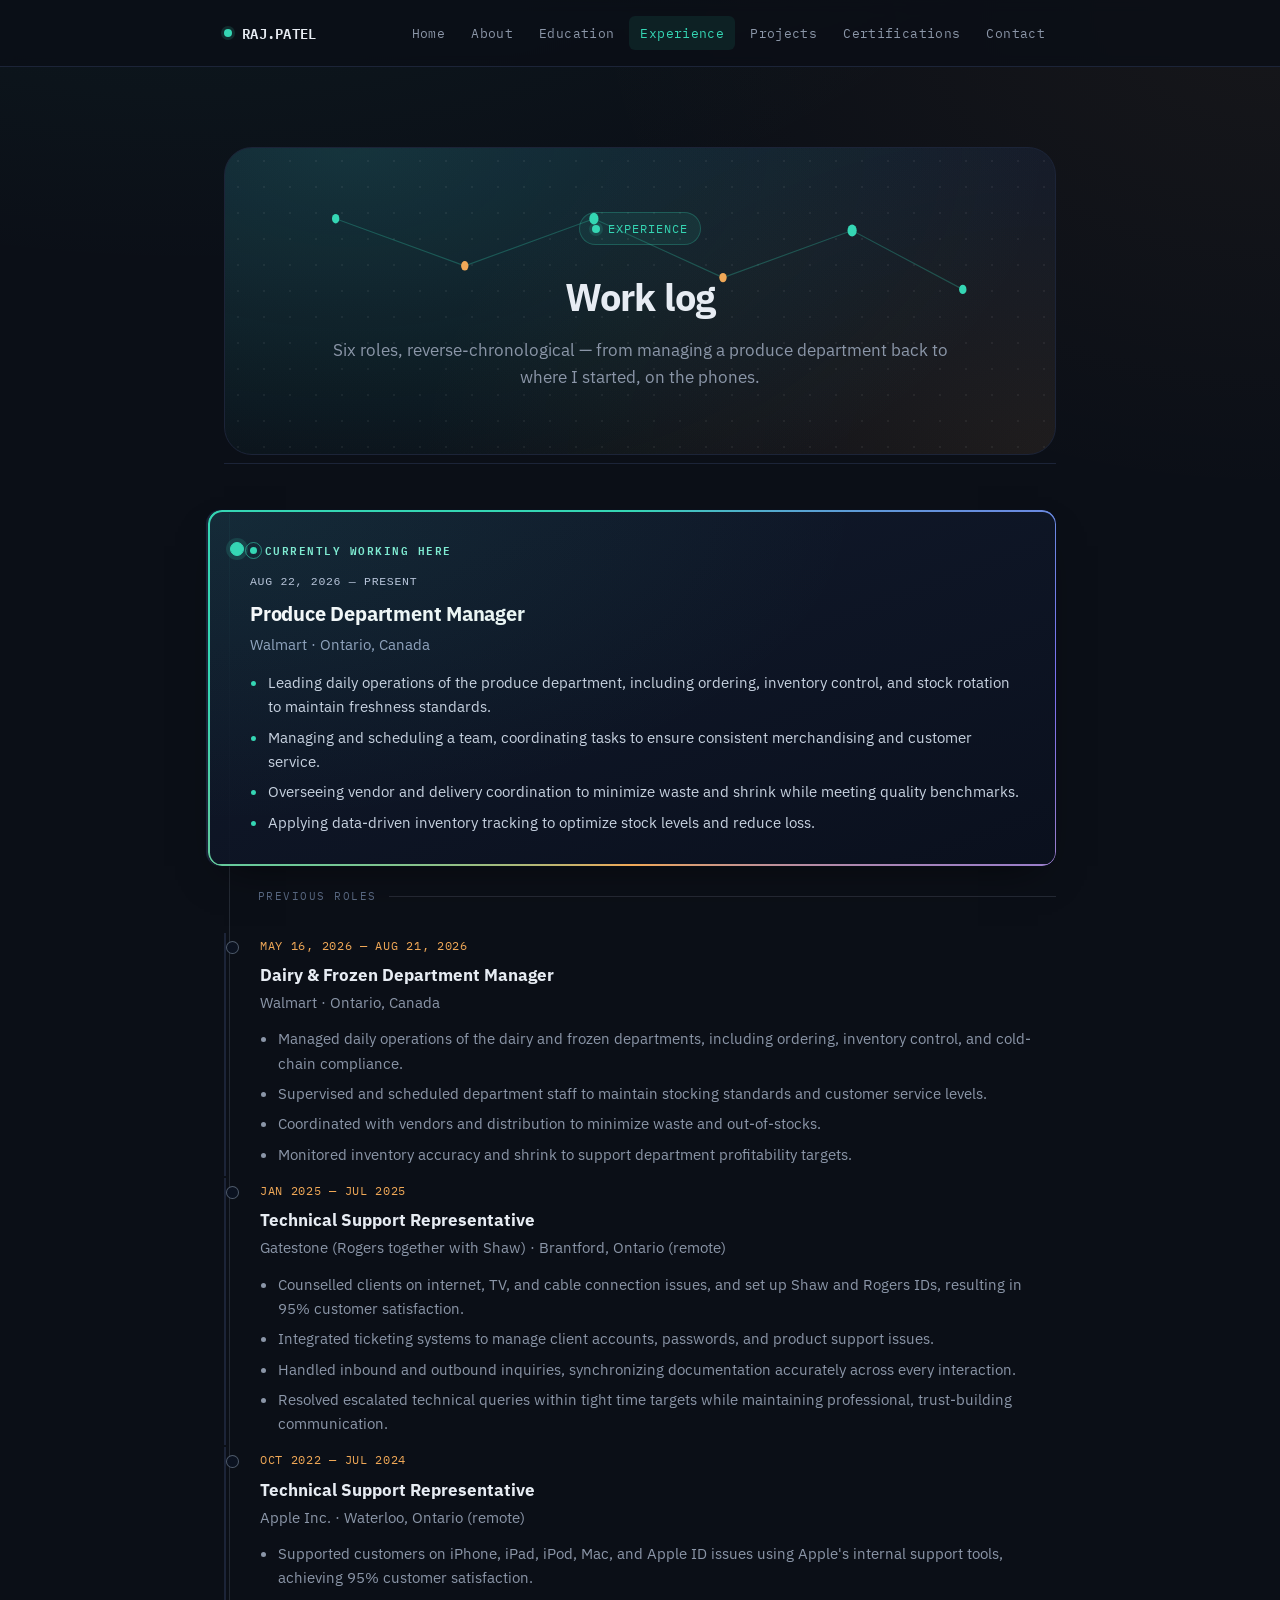
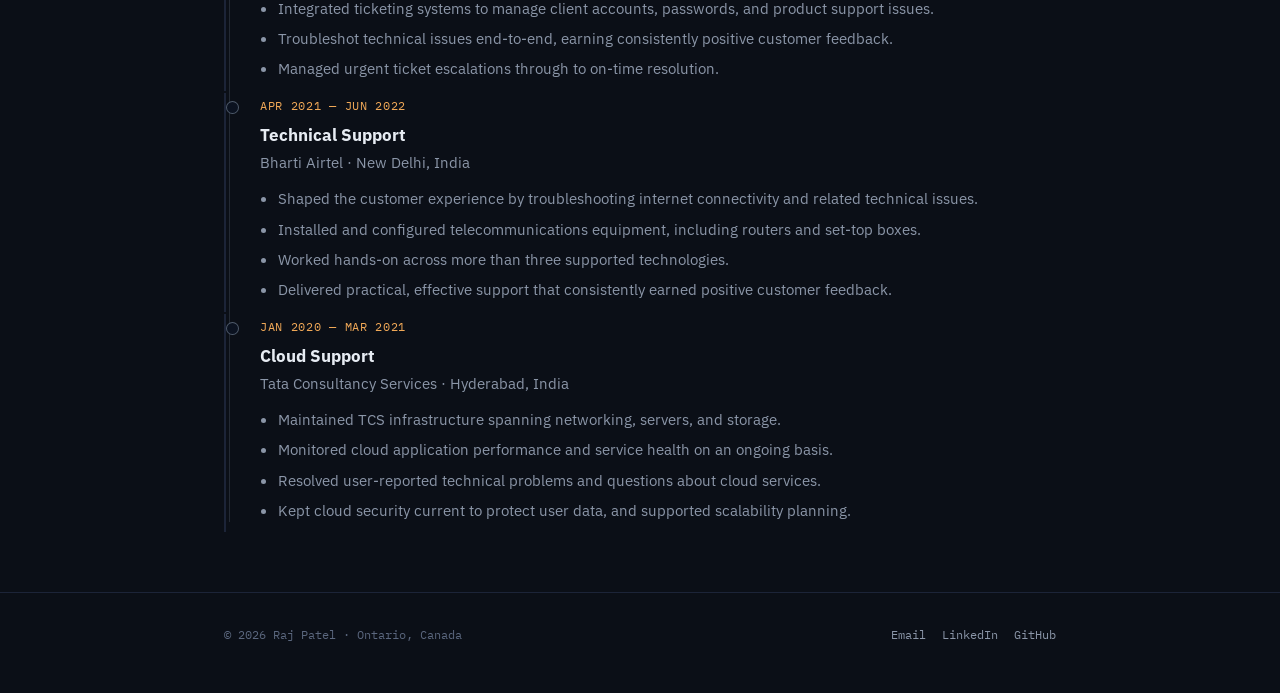
==== commit 0ebf234c: "Update experience.html" ====
--- a/experience.html
+++ b/experience.html
@@ -8,78 +8,190 @@
   <link href="https://fonts.googleapis.com/css2?family=IBM+Plex+Mono:wght@500;600&family=IBM+Plex+Sans:wght@400;500;600;700&display=swap" rel="stylesheet">
   <link rel="stylesheet" href="style.css">
   <style>
-    /* Premium highlight treatment for the current role */
-    .log-entry.current {
-      position: relative;
-      padding: 24px 26px;
-      margin-bottom: 10px;
-      border-radius: 12px;
-      background:
-        linear-gradient(180deg, rgba(53, 214, 180, 0.06), rgba(15, 23, 42, 0) 65%);
-      border: 1px solid transparent;
-      background-clip: padding-box;
-      box-shadow:
-        0 0 0 1px rgba(53, 214, 180, 0.28),
-        0 8px 24px rgba(0, 0, 0, 0.25),
-        0 0 32px rgba(53, 214, 180, 0.08);
-    }
-    .log-entry.current::before {
+    /* ============================================================
+       PREMIUM TIMELINE — scoped additions for experience.html
+       Signature element: a slow rotating conic-gradient ring around
+       the current role, read as "live" rather than decorative.
+       ============================================================ */
+
+    .log { position: relative; }
+
+    /* Vertical rail connecting every entry — makes the reverse-
+       chronological order legible as a single continuous timeline */
+    .log::before {
       content: "";
       position: absolute;
+      left: 5px;
+      top: 10px;
+      bottom: 10px;
+      width: 1px;
+      background: linear-gradient(180deg,
+        rgba(53, 214, 180, 0.55) 0%,
+        rgba(148, 163, 184, 0.18) 12%,
+        rgba(148, 163, 184, 0.18) 100%);
+    }
+
+    .log-entry {
+      position: relative;
+      padding-left: 34px;
+      padding-top: 4px;
+      padding-bottom: 4px;
+    }
+
+    .log-entry::before {
+      content: "";
+      position: absolute;
+      left: 0px;
+      top: 8px;
+      width: 11px;
+      height: 11px;
+      border-radius: 50%;
+      background: #0b1220;
+      border: 1.5px solid rgba(148, 163, 184, 0.5);
+    }
+
+    .log-role-org { margin-bottom: 2px; }
+
+    .log-time {
+      font-family: "IBM Plex Mono", monospace;
+      font-size: 0.72rem;
+      letter-spacing: 0.06em;
+    }
+
+    /* ---------- Current position: premium highlight ---------- */
+
+    .log-entry.current {
+      padding: 26px 30px 26px 42px;
+      margin: 6px 0 34px -18px;
+      border-radius: 14px;
+      background:
+        radial-gradient(140% 160% at 0% 0%, rgba(53, 214, 180, 0.09), transparent 55%),
+        linear-gradient(160deg, rgba(18, 27, 46, 0.92), rgba(10, 16, 30, 0.92));
+      box-shadow:
+        0 18px 40px -18px rgba(0, 0, 0, 0.55),
+        0 0 0 1px rgba(11, 18, 32, 0.6);
+    }
+
+    .log-entry.current::before {
+      left: 22px;
+      top: 32px;
+      width: 12px;
+      height: 12px;
+      background: #35D6B4;
+      border-color: #35D6B4;
+      box-shadow: 0 0 0 4px rgba(53, 214, 180, 0.15);
+      z-index: 2;
+    }
+
+    /* Rotating gradient ring — the "current" signature */
+    .current-ring {
+      position: absolute;
       inset: 0;
-      border-radius: 12px;
-      padding: 1px;
-      background: linear-gradient(135deg, #35D6B4, rgba(240, 168, 87, 0.7) 50%, #35D6B4);
+      border-radius: 14px;
+      padding: 1.5px;
+      background: conic-gradient(from var(--ring-angle, 0deg),
+        #35D6B4 0deg,
+        #7C6FF0 90deg,
+        #F0A857 180deg,
+        #35D6B4 270deg,
+        #35D6B4 360deg);
       -webkit-mask: linear-gradient(#fff 0 0) content-box, linear-gradient(#fff 0 0);
       -webkit-mask-composite: xor;
       mask-composite: exclude;
+      animation: rotateRing 6s linear infinite;
       pointer-events: none;
     }
-    .log-entry.current::after {
+
+    @property --ring-angle {
+      syntax: '<angle>';
+      initial-value: 0deg;
+      inherits: false;
+    }
+
+    @keyframes rotateRing {
+      to { --ring-angle: 360deg; }
+    }
+
+    @media (prefers-reduced-motion: reduce) {
+      .current-ring { animation: none; }
+    }
+
+    .current-eyebrow {
+      display: inline-flex;
+      align-items: center;
+      gap: 8px;
+      font-family: "IBM Plex Mono", monospace;
+      font-size: 0.66rem;
+      font-weight: 600;
+      letter-spacing: 0.14em;
+      text-transform: uppercase;
+      color: #7FEBD2;
+      margin-bottom: 14px;
+    }
+
+    .current-eyebrow .status-dot {
+      position: relative;
+      width: 7px;
+      height: 7px;
+      border-radius: 50%;
+      background: #35D6B4;
+    }
+    .current-eyebrow .status-dot::after {
       content: "";
       position: absolute;
-      top: -1px;
-      right: 18px;
-      width: 60px;
-      height: 3px;
-      border-radius: 0 0 3px 3px;
-      background: linear-gradient(90deg, #35D6B4, #F0A857);
-    }
-    .current-badge {
-      display: inline-flex;
+      inset: -5px;
+      border-radius: 50%;
+      border: 1px solid rgba(53, 214, 180, 0.55);
+      animation: statusPulse 2s ease-out infinite;
+    }
+    @keyframes statusPulse {
+      0%   { transform: scale(0.5); opacity: 0.9; }
+      100% { transform: scale(1.7); opacity: 0; }
+    }
+
+    .log-entry.current .log-time {
+      color: #B7C4D9;
+      font-weight: 500;
+    }
+
+    .log-entry.current h3 {
+      font-size: 1.28rem;
+      letter-spacing: -0.01em;
+      margin: 4px 0 2px;
+      background: linear-gradient(90deg, #F5F8FA 0%, #CFEDE4 100%);
+      -webkit-background-clip: text;
+      background-clip: text;
+      color: transparent;
+    }
+
+    .log-entry.current .org {
+      color: #8FA3BD;
+      font-size: 0.92rem;
+      margin-bottom: 14px;
+    }
+
+    .log-entry.current ul { margin-top: 10px; }
+    .log-entry.current li { color: #C7D2E0; }
+    .log-entry.current li::marker { color: #35D6B4; }
+
+    /* Divider between the current role and the historical record */
+    .log-divider {
+      display: flex;
       align-items: center;
-      gap: 7px;
+      gap: 12px;
+      padding-left: 34px;
+      margin: -14px 0 26px;
       font-family: "IBM Plex Mono", monospace;
-      font-size: 0.68rem;
-      font-weight: 600;
-      letter-spacing: 0.1em;
-      color: #35D6B4;
-      background: rgba(53, 214, 180, 0.10);
-      border: 1px solid rgba(53, 214, 180, 0.4);
-      border-radius: 999px;
-      padding: 4px 12px;
+      font-size: 0.66rem;
+      letter-spacing: 0.14em;
       text-transform: uppercase;
-      margin-bottom: 12px;
-    }
-    .current-badge .dot.pulse {
-      width: 6px;
-      height: 6px;
-      border-radius: 50%;
-      background: #35D6B4;
-      animation: pulseGlow 1.8s ease-out infinite;
-    }
-    @keyframes pulseGlow {
-      0%   { box-shadow: 0 0 0 0 rgba(53, 214, 180, 0.55); }
-      70%  { box-shadow: 0 0 0 8px rgba(53, 214, 180, 0); }
-      100% { box-shadow: 0 0 0 0 rgba(53, 214, 180, 0); }
-    }
-    .log-entry.current .log-time {
-      color: #35D6B4;
-      font-weight: 600;
-      letter-spacing: 0.03em;
-    }
-    .log-entry.current h3 {
-      font-size: 1.15rem;
+      color: #5B6B85;
+    }
+    .log-divider::after {
+      content: "";
+      flex: 1;
+      height: 1px;
+      background: rgba(148, 163, 184, 0.18);
     }
   </style>
 </head>
@@ -131,7 +243,8 @@
       <div class="log">
 
         <div class="log-entry current">
-          <div class="current-badge"><span class="dot pulse"></span> Current Position</div>
+          <div class="current-ring" aria-hidden="true"></div>
+          <div class="current-eyebrow"><span class="status-dot"></span> Currently working here</div>
           <div class="log-time">AUG 22, 2026 — PRESENT</div>
           <h3>Produce Department Manager</h3>
           <div class="org">Walmart · Ontario, Canada</div>
@@ -143,9 +256,11 @@
           </ul>
         </div>
 
+        <div class="log-divider">Previous roles</div>
+
         <div class="log-entry">
           <div class="log-time">MAY 16, 2026 — AUG 21, 2026</div>
-          <h3>Dairy & Frozen Department Manager</h3>
+          <h3>Dairy &amp; Frozen Department Manager</h3>
           <div class="org">Walmart · Ontario, Canada</div>
           <ul>
             <li>Managed daily operations of the dairy and frozen departments, including ordering, inventory control, and cold-chain compliance.</li>
